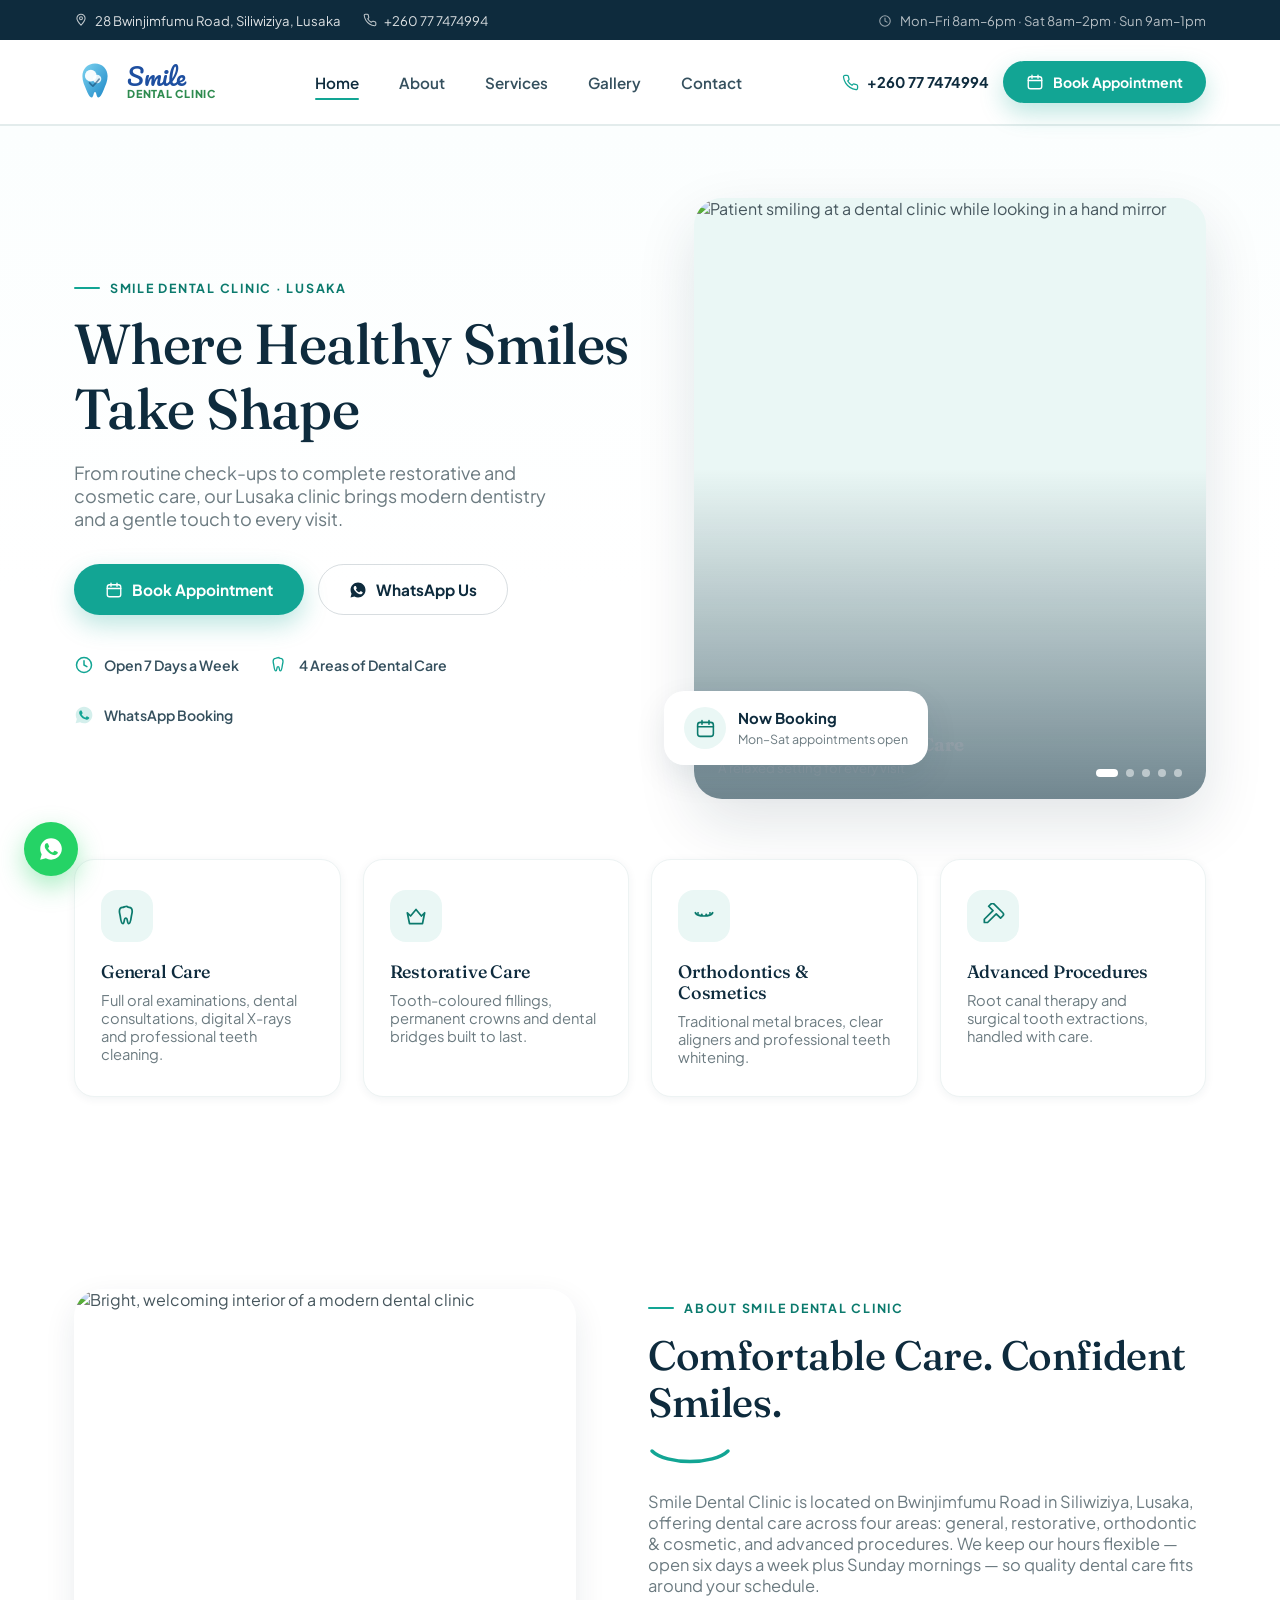
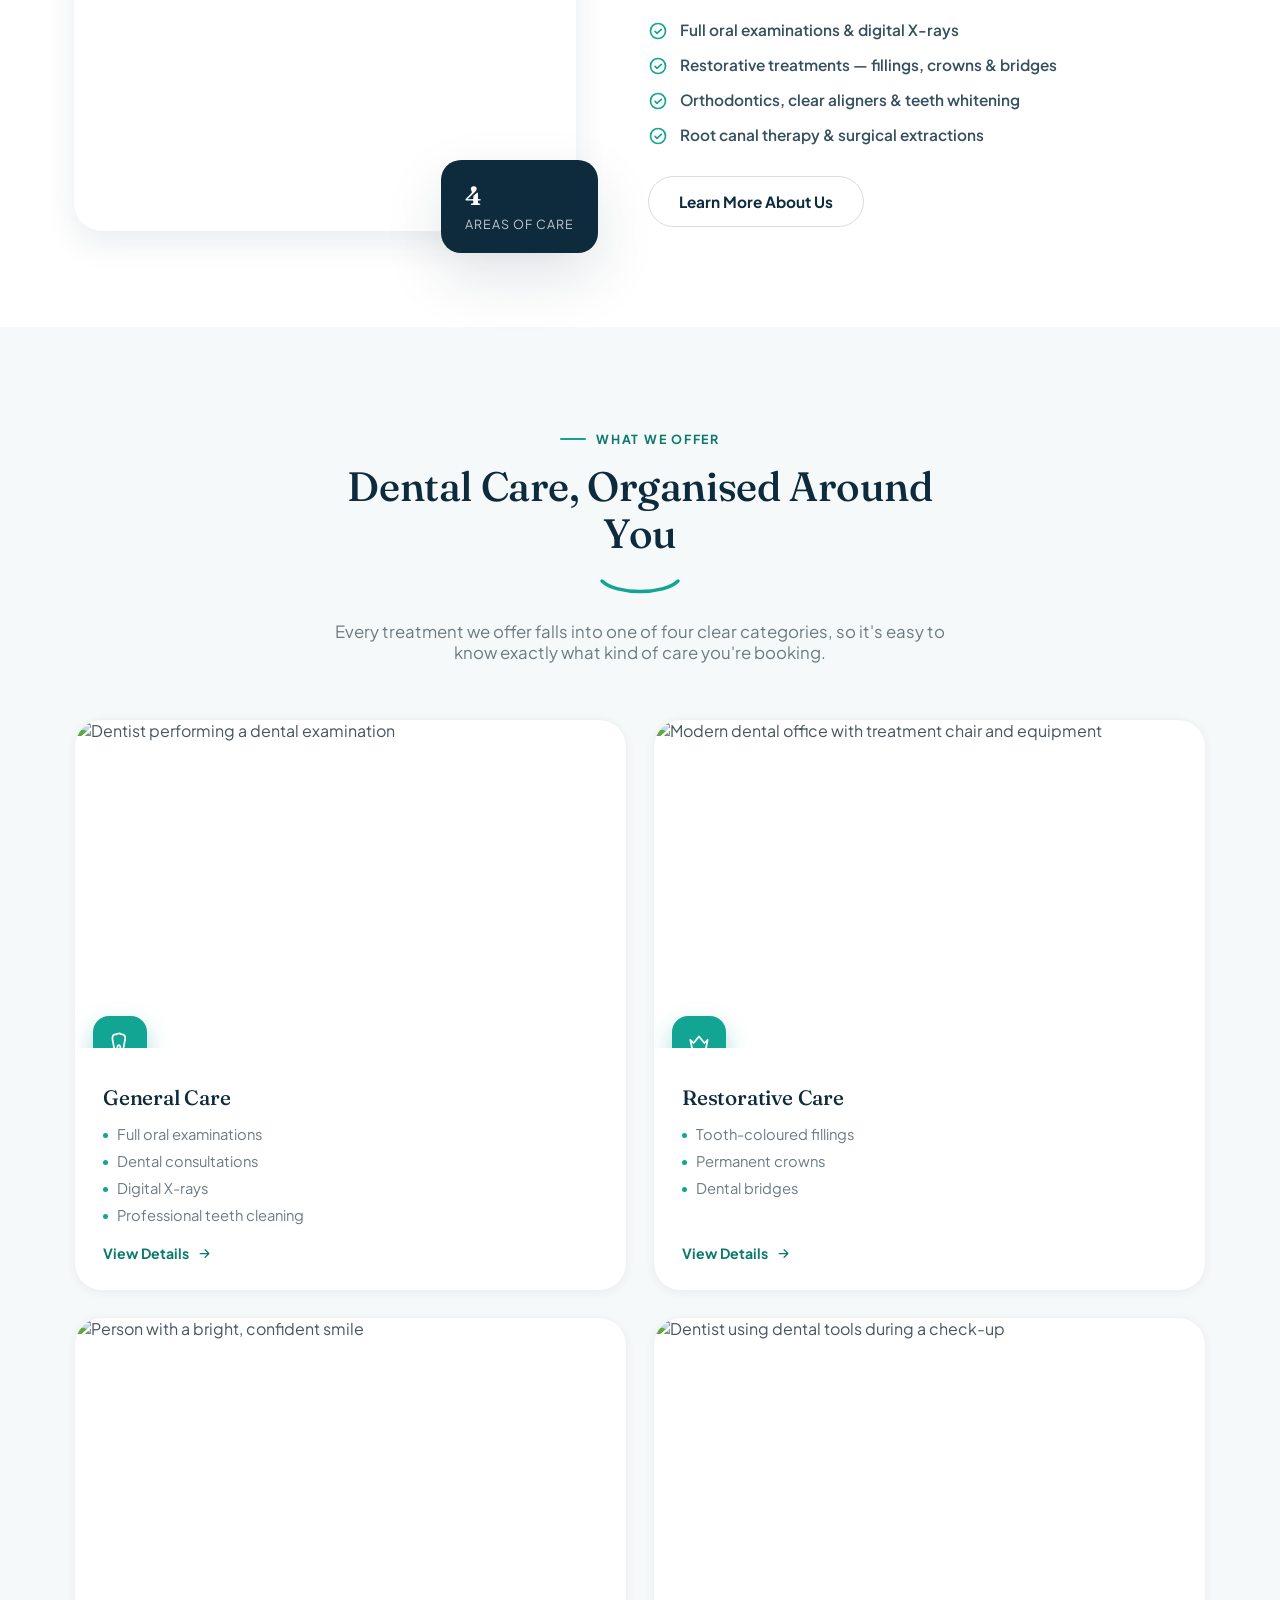
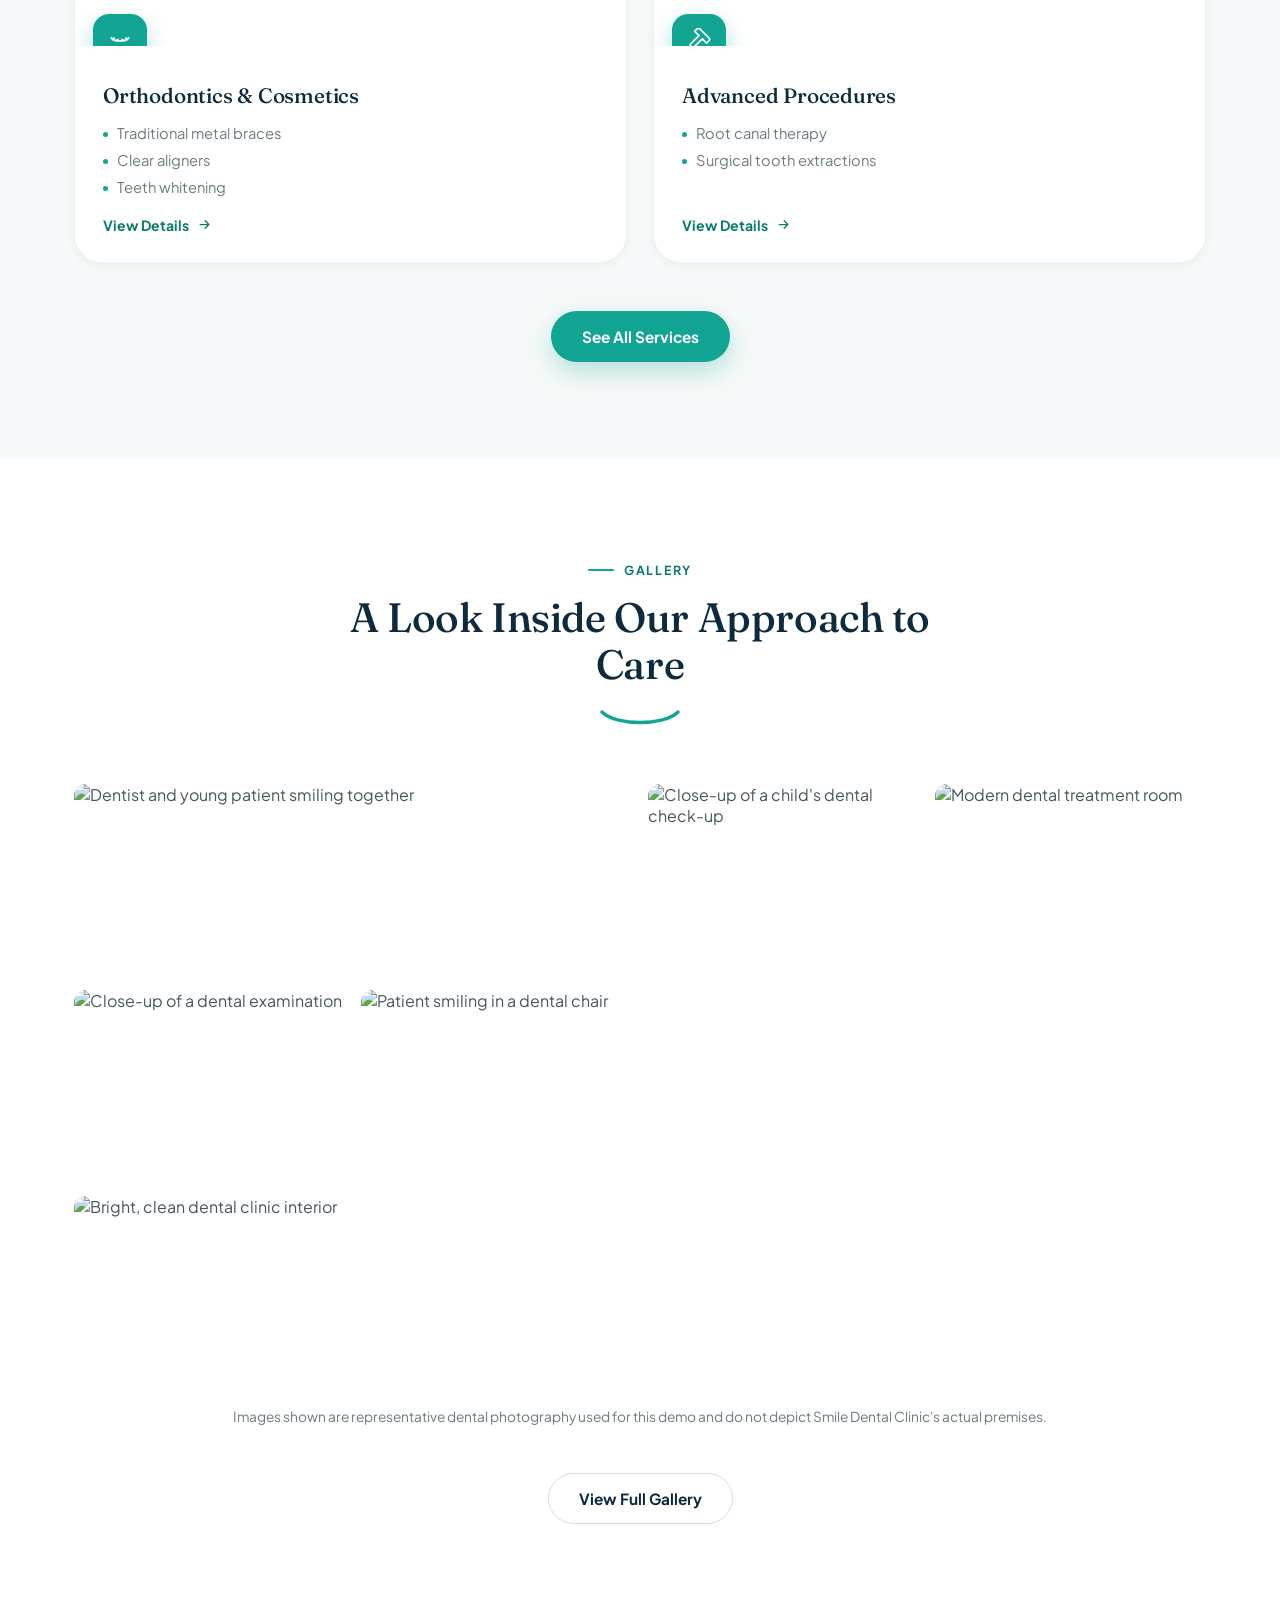
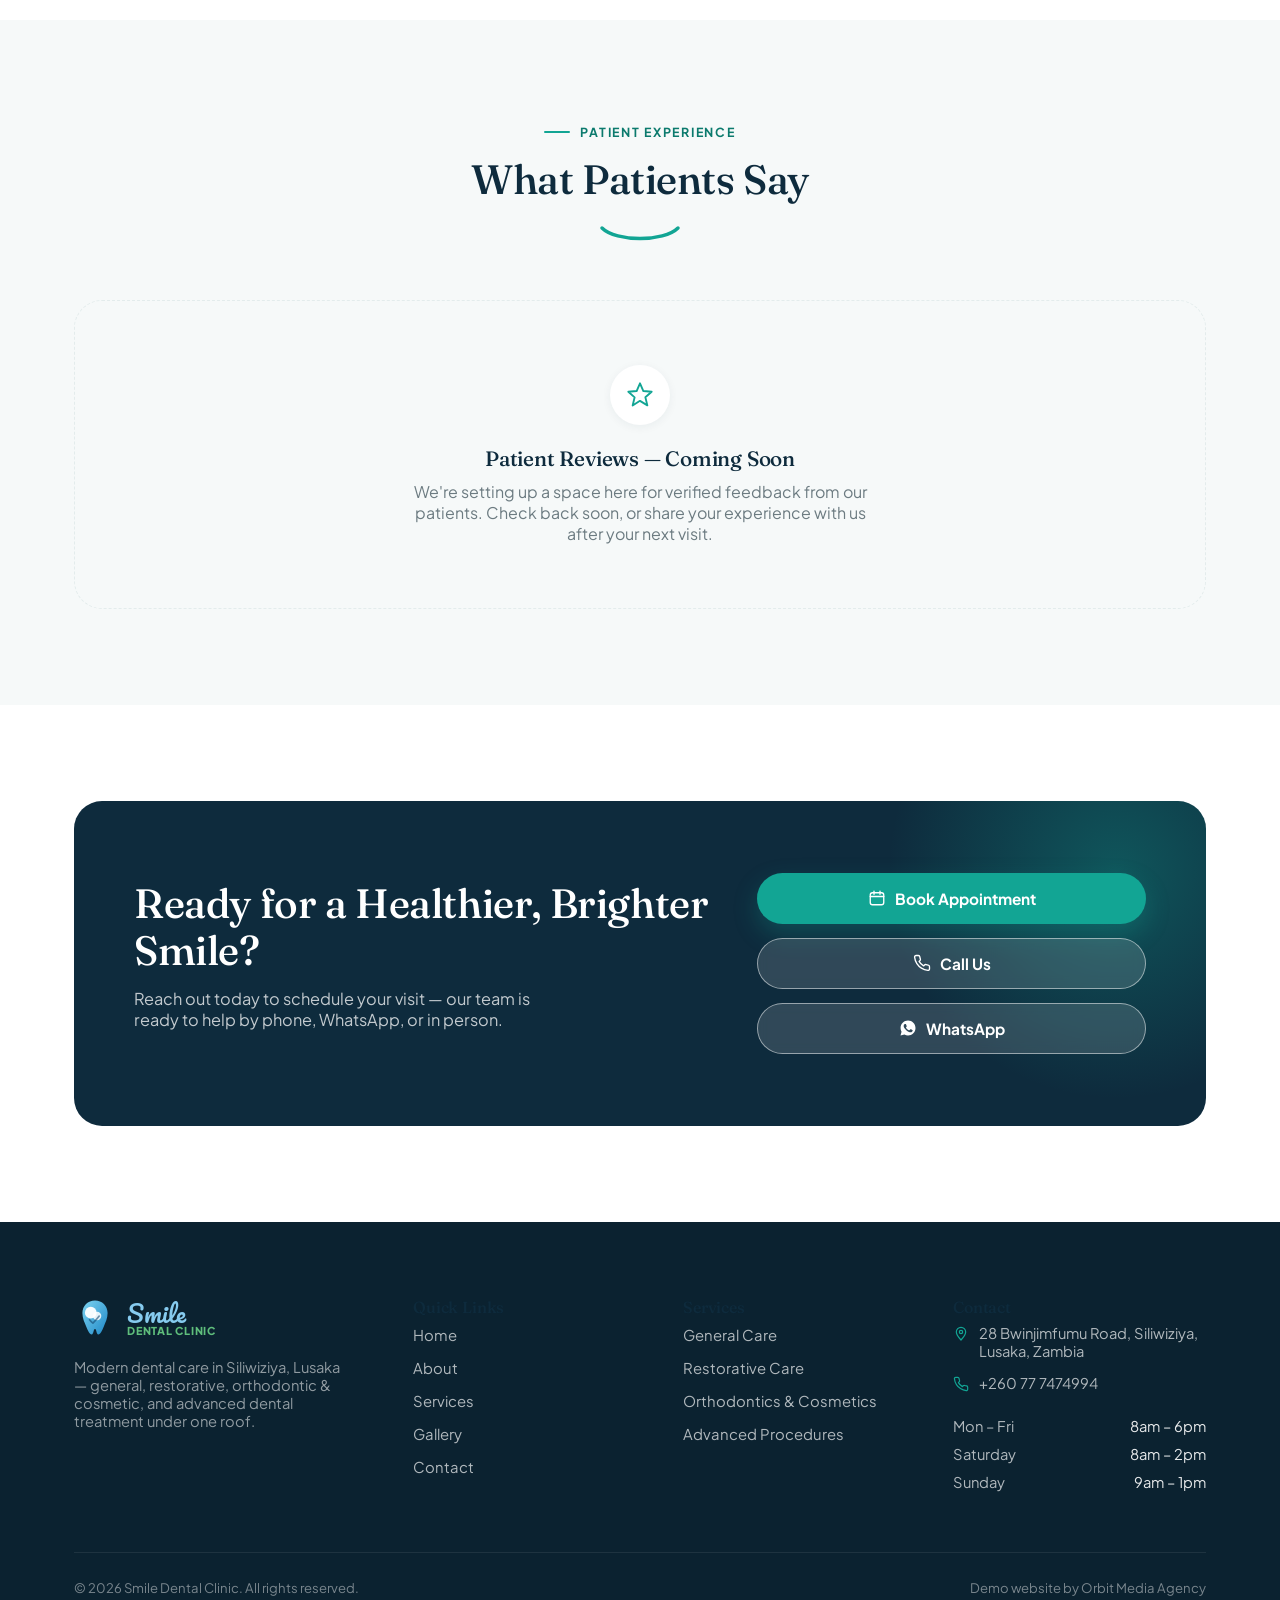
==== index.html @ 791ea40b "Add files via upload" ====
<!DOCTYPE html>
<html lang="en">
<head>
<meta charset="UTF-8">
<meta name="viewport" content="width=device-width, initial-scale=1.0">
<title>Smile Dental Clinic | Modern Dental Care in Lusaka, Zambia</title>
<meta name="description" content="Smile Dental Clinic in Siliwiziya, Lusaka offers general, restorative, orthodontic and advanced dental care. Book your appointment by phone or WhatsApp.">
<link rel="preconnect" href="https://fonts.googleapis.com">
<link rel="preconnect" href="https://fonts.gstatic.com" crossorigin>
<link href="https://fonts.googleapis.com/css2?family=Fraunces:opsz,wght@9..144,400;9..144,500;9..144,600&family=Pacifico&family=Plus+Jakarta+Sans:wght@400;500;600;700;800&display=swap" rel="stylesheet">
<link rel="stylesheet" href="css/style.css">
</head>
<body>

<!-- ============================= PRELOADER ============================= -->
<div id="preloader">
  <div class="preloader-inner">
    <div class="preloader-mark">
      <svg viewBox="0 0 100 100">
        <defs><linearGradient id="toothGradPre" x1="0%" y1="0%" x2="100%" y2="100%"><stop offset="0%" stop-color="#7DD3F0"/><stop offset="100%" stop-color="#1E88C7"/></linearGradient></defs>
        <path d="M50 6C33 6 20 19 20 36c0 13 5 22 9 32 4 10 8 19 13 19 5 0 4-13 8-13s3 13 8 13c5 0 9-9 13-19 4-10 9-19 9-32C80 19 67 6 50 6Z" fill="url(#toothGradPre)"/>
        <circle cx="40" cy="35" r="14" fill="#fff" opacity=".95"/>
        <circle cx="55" cy="43" r="10" fill="#fff" opacity=".85"/>
        <path class="preloader-arc" pathLength="1" d="M37 52c4 5 8 8 8 8s9-9 15-17"/>
      </svg>
    </div>
    <div class="preloader-word">
      <div class="logo-text is-centered">
        <span class="logo-script">Smile</span>
        <span class="logo-sub">Dental Clinic</span>
      </div>
    </div>
    <div class="preloader-tag">Comfortable Care, Confident Smiles</div>
    <div class="preloader-bar"></div>
  </div>
</div>

<!-- =============================== TOPBAR =============================== -->
<div class="topbar">
  <div class="container">
    <div class="topbar-left">
      <a href="https://www.google.com/maps?q=28+Bwinjimfumu+Road,+Siliwiziya,+Lusaka,+Zambia" target="_blank" rel="noopener">
        <svg viewBox="0 0 24 24" fill="none" stroke="currentColor" stroke-width="1.8" stroke-linecap="round" stroke-linejoin="round"><path d="M12 21s7-7.58 7-12A7 7 0 0 0 5 9c0 4.42 7 12 7 12Z"/><circle cx="12" cy="9" r="2.5"/></svg>
        28 Bwinjimfumu Road, Siliwiziya, Lusaka
      </a>
      <a href="tel:+260777474994">
        <svg viewBox="0 0 24 24" fill="none" stroke="currentColor" stroke-width="1.8" stroke-linecap="round" stroke-linejoin="round"><path d="M22 16.92v3a2 2 0 0 1-2.18 2 19.79 19.79 0 0 1-8.63-3.07 19.5 19.5 0 0 1-6-6 19.79 19.79 0 0 1-3.07-8.67A2 2 0 0 1 4.11 2h3a2 2 0 0 1 2 1.72c.127.96.362 1.903.7 2.81a2 2 0 0 1-.45 2.11L8.09 9.91a16 16 0 0 0 6 6l1.27-1.27a2 2 0 0 1 2.11-.45c.907.338 1.85.573 2.81.7A2 2 0 0 1 22 16.92Z"/></svg>
        +260 77 7474994
      </a>
    </div>
    <div class="topbar-right">
      <span class="topbar-hours">
        <svg viewBox="0 0 24 24" fill="none" stroke="currentColor" stroke-width="1.8" stroke-linecap="round" stroke-linejoin="round" style="width:14px;height:14px;vertical-align:-2px;margin-right:6px;opacity:.85"><circle cx="12" cy="12" r="9"/><path d="M12 7v5l3.5 2"/></svg>
        Mon–Fri 8am–6pm · Sat 8am–2pm · Sun 9am–1pm
      </span>
    </div>
  </div>
</div>

<!-- ================================ NAV ================================ -->
<div class="nav-wrap">
  <div class="container nav">
    <a href="index.html" class="logo">
      <span class="logo-mark">
        <svg viewBox="0 0 100 100">
          <defs><linearGradient id="toothGradNav" x1="0%" y1="0%" x2="100%" y2="100%"><stop offset="0%" stop-color="#7DD3F0"/><stop offset="100%" stop-color="#1E88C7"/></linearGradient></defs>
          <path d="M50 6C33 6 20 19 20 36c0 13 5 22 9 32 4 10 8 19 13 19 5 0 4-13 8-13s3 13 8 13c5 0 9-9 13-19 4-10 9-19 9-32C80 19 67 6 50 6Z" fill="url(#toothGradNav)"/>
          <circle cx="40" cy="35" r="14" fill="#fff" opacity=".95"/>
          <circle cx="55" cy="43" r="10" fill="#fff" opacity=".85"/>
          <path d="M37 52c4 5 8 8 8 8s9-9 15-17" stroke="#0B3D66" stroke-width="4" fill="none" stroke-linecap="round" stroke-linejoin="round" opacity=".55"/>
        </svg>
      </span>
      <span class="logo-text">
        <span class="logo-script">Smile</span>
        <span class="logo-sub">Dental Clinic</span>
      </span>
    </a>

    <nav class="nav-links">
      <a href="index.html" class="is-active">Home</a>
      <a href="about.html">About</a>
      <a href="services.html">Services</a>
      <a href="gallery.html">Gallery</a>
      <a href="contact.html">Contact</a>
    </nav>

    <div class="nav-actions">
      <a class="nav-call" href="tel:+260777474994">
        <svg viewBox="0 0 24 24" fill="none" stroke="currentColor" stroke-width="1.8" stroke-linecap="round" stroke-linejoin="round"><path d="M22 16.92v3a2 2 0 0 1-2.18 2 19.79 19.79 0 0 1-8.63-3.07 19.5 19.5 0 0 1-6-6 19.79 19.79 0 0 1-3.07-8.67A2 2 0 0 1 4.11 2h3a2 2 0 0 1 2 1.72c.127.96.362 1.903.7 2.81a2 2 0 0 1-.45 2.11L8.09 9.91a16 16 0 0 0 6 6l1.27-1.27a2 2 0 0 1 2.11-.45c.907.338 1.85.573 2.81.7A2 2 0 0 1 22 16.92Z"/></svg>
        +260 77 7474994
      </a>
      <a href="contact.html" class="btn btn-primary btn-sm">
        <svg viewBox="0 0 24 24" fill="none" stroke="currentColor" stroke-width="1.8" stroke-linecap="round" stroke-linejoin="round"><rect x="3" y="5" width="18" height="16" rx="3"/><path d="M16 3v4M8 3v4M3 10h18"/></svg>
        Book Appointment
      </a>
      <button class="hamburger" aria-label="Open menu" aria-expanded="false">
        <span></span><span></span><span></span>
      </button>
    </div>
  </div>

  <div class="mobile-menu">
    <div class="mobile-menu-inner">
      <a href="index.html" class="is-active">Home</a>
      <a href="about.html">About</a>
      <a href="services.html">Services</a>
      <a href="gallery.html">Gallery</a>
      <a href="contact.html">Contact</a>
      <a href="contact.html" class="btn btn-primary btn-block">Book Appointment</a>
      <div class="mobile-contact">
        <a href="tel:+260777474994">
          <svg viewBox="0 0 24 24" fill="none" stroke="currentColor" stroke-width="1.8" stroke-linecap="round" stroke-linejoin="round"><path d="M22 16.92v3a2 2 0 0 1-2.18 2 19.79 19.79 0 0 1-8.63-3.07 19.5 19.5 0 0 1-6-6 19.79 19.79 0 0 1-3.07-8.67A2 2 0 0 1 4.11 2h3a2 2 0 0 1 2 1.72c.127.96.362 1.903.7 2.81a2 2 0 0 1-.45 2.11L8.09 9.91a16 16 0 0 0 6 6l1.27-1.27a2 2 0 0 1 2.11-.45c.907.338 1.85.573 2.81.7A2 2 0 0 1 22 16.92Z"/></svg>
          +260 77 7474994
        </a>
        <span>Mon–Fri 8am–6pm · Sat 8am–2pm · Sun 9am–1pm</span>
      </div>
    </div>
  </div>
</div>

<!-- =============================== HERO ================================ -->
<header class="hero">
  <div class="container hero-grid">
    <div class="hero-copy reveal is-visible">
      <div class="eyebrow">Smile Dental Clinic · Lusaka</div>
      <h1>Where Healthy Smiles Take Shape</h1>
      <p class="lede">From routine check-ups to complete restorative and cosmetic care, our Lusaka clinic brings modern dentistry and a gentle touch to every visit.</p>
      <div class="hero-actions">
        <a href="contact.html" class="btn btn-primary">
          <svg viewBox="0 0 24 24" fill="none" stroke="currentColor" stroke-width="1.8" stroke-linecap="round" stroke-linejoin="round"><rect x="3" y="5" width="18" height="16" rx="3"/><path d="M16 3v4M8 3v4M3 10h18"/></svg>
          Book Appointment
        </a>
        <a href="https://wa.me/260777474994?text=Hi%2C%20I%27d%20like%20to%20book%20an%20appointment%20at%20Smile%20Dental%20Clinic" target="_blank" rel="noopener" class="btn btn-outline">
          <svg viewBox="0 0 24 24" fill="currentColor"><path d="M12.04 2c-5.5 0-9.96 4.46-9.96 9.96 0 1.76.46 3.44 1.32 4.94L2 22l5.25-1.38a9.9 9.9 0 0 0 4.79 1.22h.01c5.5 0 9.96-4.46 9.96-9.96S17.54 2 12.04 2Zm5.82 14.24c-.24.68-1.4 1.3-1.93 1.36-.5.06-1.03.26-3.5-.73-2.96-1.19-4.86-4.2-5-4.4-.15-.2-1.2-1.6-1.2-3.05 0-1.45.76-2.16 1.03-2.46.27-.3.6-.37.8-.37.2 0 .4 0 .58.01.19.01.44-.07.68.53.25.6.85 2.08.92 2.23.07.15.12.33.02.53-.1.2-.15.32-.3.5-.15.18-.31.4-.44.53-.15.15-.3.31-.13.6.17.3.76 1.26 1.63 2.04 1.12 1 2.06 1.31 2.36 1.46.3.15.47.13.65-.08.18-.2.75-.87.95-1.17.2-.3.4-.24.66-.15.27.1 1.72.81 2.02.96.3.15.5.22.57.35.07.13.07.75-.17 1.43Z"/></svg>
          WhatsApp Us
        </a>
      </div>
      <div class="hero-trust">
        <div class="hero-trust-item">
          <svg viewBox="0 0 24 24" fill="none" stroke="currentColor" stroke-width="1.8" stroke-linecap="round" stroke-linejoin="round"><circle cx="12" cy="12" r="9"/><path d="M12 7v5l3.5 2"/></svg>
          <span>Open 7 Days a Week</span>
        </div>
        <div class="hero-trust-item">
          <svg viewBox="0 0 24 24" fill="none" stroke="currentColor" stroke-width="1.6" stroke-linecap="round" stroke-linejoin="round"><path d="M12 3c-2 0-2.7 1-4 1-1.8 0-3 1.6-3 3.6 0 2 .6 3 .9 5.4.3 2.4.9 6 2.4 6 1.3 0 1-4 1.7-4.6.5-.4 1.3-.4 1.8 0 .7.6.4 4.6 1.7 4.6 1.5 0 2.1-3.6 2.4-6 .3-2.4.9-3.4.9-5.4C16.8 5.6 15.6 4 13.8 4c-1.3 0-2-1-1.8-1Z"/></svg>
          <span>4 Areas of Dental Care</span>
        </div>
        <div class="hero-trust-item">
          <svg viewBox="0 0 24 24" fill="currentColor"><path d="M12.04 2c-5.5 0-9.96 4.46-9.96 9.96 0 1.76.46 3.44 1.32 4.94L2 22l5.25-1.38a9.9 9.9 0 0 0 4.79 1.22h.01c5.5 0 9.96-4.46 9.96-9.96S17.54 2 12.04 2Z" opacity=".18"/><path d="M17.86 16.24c-.24.68-1.4 1.3-1.93 1.36-.5.06-1.03.26-3.5-.73-2.96-1.19-4.86-4.2-5-4.4-.15-.2-1.2-1.6-1.2-3.05 0-1.45.76-2.16 1.03-2.46.27-.3.6-.37.8-.37.2 0 .4 0 .58.01.19.01.44-.07.68.53.25.6.85 2.08.92 2.23.07.15.12.33.02.53-.1.2-.15.32-.3.5-.15.18-.31.4-.44.53-.15.15-.3.31-.13.6.17.3.76 1.26 1.63 2.04 1.12 1 2.06 1.31 2.36 1.46.3.15.47.13.65-.08.18-.2.75-.87.95-1.17.2-.3.4-.24.66-.15.27.1 1.72.81 2.02.96.3.15.5.22.57.35.07.13.07.75-.17 1.43Z"/></svg>
          <span>WhatsApp Booking</span>
        </div>
      </div>
    </div>

    <div class="hero-visual reveal is-visible">
      <div class="slideshow">
        <div class="slide is-active">
          <img src="https://images.pexels.com/photos/6627574/pexels-photo-6627574.jpeg?auto=compress&cs=tinysrgb&w=1400" alt="Patient smiling at a dental clinic while looking in a hand mirror">
          <div class="slide-caption"><strong>Comfortable, Modern Care</strong><span>A relaxed setting for every visit</span></div>
        </div>
        <div class="slide">
          <img src="https://images.pexels.com/photos/3779713/pexels-photo-3779713.jpeg?auto=compress&cs=tinysrgb&w=1400" alt="Dentist providing careful dental treatment to a patient">
          <div class="slide-caption"><strong>Gentle, Attentive Treatment</strong><span>Careful, unhurried dental care</span></div>
        </div>
        <div class="slide">
          <img src="https://images.pexels.com/photos/30902075/pexels-photo-30902075.jpeg?auto=compress&cs=tinysrgb&w=1400" alt="Bright, modern dental office with clean equipment">
          <div class="slide-caption"><strong>A Clinic Designed Around You</strong><span>Clean, modern treatment rooms</span></div>
        </div>
        <div class="slide">
          <img src="https://images.pexels.com/photos/16152597/pexels-photo-16152597.jpeg?auto=compress&cs=tinysrgb&w=1400" alt="Portrait of a person smiling confidently">
          <div class="slide-caption"><strong>Confident Smiles</strong><span>The result we work toward together</span></div>
        </div>
        <div class="slide">
          <img src="https://images.pexels.com/photos/6812453/pexels-photo-6812453.jpeg?auto=compress&cs=tinysrgb&w=1400" alt="Dental equipment in a minimalist, modern treatment room">
          <div class="slide-caption"><strong>Advanced Dental Technology</strong><span>Modern tools for precise care</span></div>
        </div>

        <div class="slide-dots"></div>
        <div class="slide-arrows">
          <button class="slide-prev" aria-label="Previous slide"><svg viewBox="0 0 24 24" fill="none" stroke="currentColor" stroke-width="2" stroke-linecap="round" stroke-linejoin="round"><path d="M15 18l-6-6 6-6"/></svg></button>
          <button class="slide-next" aria-label="Next slide"><svg viewBox="0 0 24 24" fill="none" stroke="currentColor" stroke-width="2" stroke-linecap="round" stroke-linejoin="round"><path d="M9 18l6-6-6-6"/></svg></button>
        </div>
      </div>
      <div class="hero-float-card">
        <div class="icon">
          <svg viewBox="0 0 24 24" fill="none" stroke="currentColor" stroke-width="1.8" stroke-linecap="round" stroke-linejoin="round"><rect x="3" y="5" width="18" height="16" rx="3"/><path d="M16 3v4M8 3v4M3 10h18"/></svg>
        </div>
        <div>
          <strong>Now Booking</strong>
          <span>Mon–Sat appointments open</span>
        </div>
      </div>
    </div>
  </div>
</header>

<!-- =========================== QUICK HIGHLIGHTS ========================= -->
<section class="highlights">
  <div class="container highlights-grid reveal-stagger">
    <div class="highlight-card">
      <div class="highlight-icon">
        <svg viewBox="0 0 24 24" fill="none" stroke="currentColor" stroke-width="1.6" stroke-linecap="round" stroke-linejoin="round"><path d="M12 3c-2 0-2.7 1-4 1-1.8 0-3 1.6-3 3.6 0 2 .6 3 .9 5.4.3 2.4.9 6 2.4 6 1.3 0 1-4 1.7-4.6.5-.4 1.3-.4 1.8 0 .7.6.4 4.6 1.7 4.6 1.5 0 2.1-3.6 2.4-6 .3-2.4.9-3.4.9-5.4C16.8 5.6 15.6 4 13.8 4c-1.3 0-2-1-1.8-1Z"/></svg>
      </div>
      <h3>General Care</h3>
      <p>Full oral examinations, dental consultations, digital X-rays and professional teeth cleaning.</p>
    </div>
    <div class="highlight-card">
      <div class="highlight-icon">
        <svg viewBox="0 0 24 24" fill="none" stroke="currentColor" stroke-width="1.6" stroke-linecap="round" stroke-linejoin="round"><path d="M4 9l3 3 5-6 5 6 3-3-2 10H6L4 9Z"/></svg>
      </div>
      <h3>Restorative Care</h3>
      <p>Tooth-coloured fillings, permanent crowns and dental bridges built to last.</p>
    </div>
    <div class="highlight-card">
      <div class="highlight-icon">
        <svg viewBox="0 0 24 24" fill="none" stroke="currentColor" stroke-width="1.6" stroke-linecap="round" stroke-linejoin="round"><path d="M4 9c2 4 14 4 16 0"/><circle cx="6.5" cy="9.3" r=".9" fill="currentColor" stroke="none"/><circle cx="10" cy="10.6" r=".9" fill="currentColor" stroke="none"/><circle cx="14" cy="10.6" r=".9" fill="currentColor" stroke="none"/><circle cx="17.5" cy="9.3" r=".9" fill="currentColor" stroke="none"/></svg>
      </div>
      <h3>Orthodontics &amp; Cosmetics</h3>
      <p>Traditional metal braces, clear aligners and professional teeth whitening.</p>
    </div>
    <div class="highlight-card">
      <div class="highlight-icon">
        <svg viewBox="0 0 24 24" fill="none" stroke="currentColor" stroke-width="1.6" stroke-linecap="round" stroke-linejoin="round"><path d="M8 3l4 4-8 8v3h3l8-8 4 4 2-2c1-1 1-2 0-3L13 1c-1-1-2-1-3 0L8 3Z"/></svg>
      </div>
      <h3>Advanced Procedures</h3>
      <p>Root canal therapy and surgical tooth extractions, handled with care.</p>
    </div>
  </div>
</section>

<!-- ================================ ABOUT =============================== -->
<section class="section">
  <div class="container split reveal">
    <div class="split-media">
      <img src="https://images.pexels.com/photos/305568/pexels-photo-305568.jpeg?auto=compress&cs=tinysrgb&w=1100" alt="Bright, welcoming interior of a modern dental clinic">
      <div class="split-media-tag">
        <strong>4</strong>
        <span>Areas of Care</span>
      </div>
    </div>
    <div class="split-body">
      <div class="eyebrow">About Smile Dental Clinic</div>
      <h2>Comfortable Care. Confident Smiles.</h2>
      <span class="smile-arc"><svg viewBox="0 0 84 20"><path pathLength="1" d="M4 4c14 14 62 14 76 0"/></svg></span>
      <p style="margin-top:24px">Smile Dental Clinic is located on Bwinjimfumu Road in Siliwiziya, Lusaka, offering dental care across four areas: general, restorative, orthodontic &amp; cosmetic, and advanced procedures. We keep our hours flexible — open six days a week plus Sunday mornings — so quality dental care fits around your schedule.</p>
      <ul class="check-list">
        <li>
          <svg viewBox="0 0 24 24" fill="none" stroke="currentColor" stroke-width="2" stroke-linecap="round" stroke-linejoin="round"><circle cx="12" cy="12" r="9"/><path d="m8.5 12.5 2.3 2.3L16 10"/></svg>
          Full oral examinations &amp; digital X-rays
        </li>
        <li>
          <svg viewBox="0 0 24 24" fill="none" stroke="currentColor" stroke-width="2" stroke-linecap="round" stroke-linejoin="round"><circle cx="12" cy="12" r="9"/><path d="m8.5 12.5 2.3 2.3L16 10"/></svg>
          Restorative treatments — fillings, crowns &amp; bridges
        </li>
        <li>
          <svg viewBox="0 0 24 24" fill="none" stroke="currentColor" stroke-width="2" stroke-linecap="round" stroke-linejoin="round"><circle cx="12" cy="12" r="9"/><path d="m8.5 12.5 2.3 2.3L16 10"/></svg>
          Orthodontics, clear aligners &amp; teeth whitening
        </li>
        <li>
          <svg viewBox="0 0 24 24" fill="none" stroke="currentColor" stroke-width="2" stroke-linecap="round" stroke-linejoin="round"><circle cx="12" cy="12" r="9"/><path d="m8.5 12.5 2.3 2.3L16 10"/></svg>
          Root canal therapy &amp; surgical extractions
        </li>
      </ul>
      <a href="about.html" class="btn btn-outline">Learn More About Us</a>
    </div>
  </div>
</section>

<!-- =============================== SERVICES ============================= -->
<section class="section section--mist">
  <div class="container">
    <div class="section-head center reveal">
      <div class="eyebrow" style="justify-content:center">What We Offer</div>
      <h2>Dental Care, Organised Around You</h2>
      <span class="smile-arc smile-arc--center"><svg viewBox="0 0 84 20"><path pathLength="1" d="M4 4c14 14 62 14 76 0"/></svg></span>
      <p style="margin-top:24px">Every treatment we offer falls into one of four clear categories, so it's easy to know exactly what kind of care you're booking.</p>
    </div>

    <div class="services-grid reveal-stagger">
      <article class="service-card">
        <div class="service-media">
          <img src="https://images.pexels.com/photos/12148417/pexels-photo-12148417.jpeg?auto=compress&cs=tinysrgb&w=1100" alt="Dentist performing a dental examination">
          <div class="service-media-icon">
            <svg viewBox="0 0 24 24" fill="none" stroke="currentColor" stroke-width="1.6" stroke-linecap="round" stroke-linejoin="round"><path d="M12 3c-2 0-2.7 1-4 1-1.8 0-3 1.6-3 3.6 0 2 .6 3 .9 5.4.3 2.4.9 6 2.4 6 1.3 0 1-4 1.7-4.6.5-.4 1.3-.4 1.8 0 .7.6.4 4.6 1.7 4.6 1.5 0 2.1-3.6 2.4-6 .3-2.4.9-3.4.9-5.4C16.8 5.6 15.6 4 13.8 4c-1.3 0-2-1-1.8-1Z"/></svg>
          </div>
        </div>
        <div class="service-body">
          <h3>General Care</h3>
          <ul class="service-list">
            <li>Full oral examinations</li>
            <li>Dental consultations</li>
            <li>Digital X-rays</li>
            <li>Professional teeth cleaning</li>
          </ul>
          <a href="services.html#general-care" class="service-more">View Details <svg viewBox="0 0 24 24" fill="none" stroke="currentColor" stroke-width="2" stroke-linecap="round" stroke-linejoin="round"><path d="M5 12h14M13 6l6 6-6 6"/></svg></a>
        </div>
      </article>

      <article class="service-card">
        <div class="service-media">
          <img src="https://images.pexels.com/photos/35438269/pexels-photo-35438269.jpeg?auto=compress&cs=tinysrgb&w=1100" alt="Modern dental office with treatment chair and equipment">
          <div class="service-media-icon">
            <svg viewBox="0 0 24 24" fill="none" stroke="currentColor" stroke-width="1.6" stroke-linecap="round" stroke-linejoin="round"><path d="M4 9l3 3 5-6 5 6 3-3-2 10H6L4 9Z"/></svg>
          </div>
        </div>
        <div class="service-body">
          <h3>Restorative Care</h3>
          <ul class="service-list">
            <li>Tooth-coloured fillings</li>
            <li>Permanent crowns</li>
            <li>Dental bridges</li>
          </ul>
          <a href="services.html#restorative-care" class="service-more">View Details <svg viewBox="0 0 24 24" fill="none" stroke="currentColor" stroke-width="2" stroke-linecap="round" stroke-linejoin="round"><path d="M5 12h14M13 6l6 6-6 6"/></svg></a>
        </div>
      </article>

      <article class="service-card">
        <div class="service-media">
          <img src="https://images.pexels.com/photos/20130737/pexels-photo-20130737.jpeg?auto=compress&cs=tinysrgb&w=1100" alt="Person with a bright, confident smile">
          <div class="service-media-icon">
            <svg viewBox="0 0 24 24" fill="none" stroke="currentColor" stroke-width="1.6" stroke-linecap="round" stroke-linejoin="round"><path d="M4 9c2 4 14 4 16 0"/><circle cx="6.5" cy="9.3" r=".9" fill="currentColor" stroke="none"/><circle cx="10" cy="10.6" r=".9" fill="currentColor" stroke="none"/><circle cx="14" cy="10.6" r=".9" fill="currentColor" stroke="none"/><circle cx="17.5" cy="9.3" r=".9" fill="currentColor" stroke="none"/></svg>
          </div>
        </div>
        <div class="service-body">
          <h3>Orthodontics &amp; Cosmetics</h3>
          <ul class="service-list">
            <li>Traditional metal braces</li>
            <li>Clear aligners</li>
            <li>Teeth whitening</li>
          </ul>
          <a href="services.html#orthodontics-cosmetics" class="service-more">View Details <svg viewBox="0 0 24 24" fill="none" stroke="currentColor" stroke-width="2" stroke-linecap="round" stroke-linejoin="round"><path d="M5 12h14M13 6l6 6-6 6"/></svg></a>
        </div>
      </article>

      <article class="service-card">
        <div class="service-media">
          <img src="https://images.pexels.com/photos/3845737/pexels-photo-3845737.jpeg?auto=compress&cs=tinysrgb&w=1100" alt="Dentist using dental tools during a check-up">
          <div class="service-media-icon">
            <svg viewBox="0 0 24 24" fill="none" stroke="currentColor" stroke-width="1.6" stroke-linecap="round" stroke-linejoin="round"><path d="M8 3l4 4-8 8v3h3l8-8 4 4 2-2c1-1 1-2 0-3L13 1c-1-1-2-1-3 0L8 3Z"/></svg>
          </div>
        </div>
        <div class="service-body">
          <h3>Advanced Procedures</h3>
          <ul class="service-list">
            <li>Root canal therapy</li>
            <li>Surgical tooth extractions</li>
          </ul>
          <a href="services.html#advanced-procedures" class="service-more">View Details <svg viewBox="0 0 24 24" fill="none" stroke="currentColor" stroke-width="2" stroke-linecap="round" stroke-linejoin="round"><path d="M5 12h14M13 6l6 6-6 6"/></svg></a>
        </div>
      </article>
    </div>

    <div class="section-cta-row">
      <a href="services.html" class="btn btn-primary">See All Services</a>
    </div>
  </div>
</section>

<!-- =============================== GALLERY ============================== -->
<section class="section">
  <div class="container">
    <div class="section-head center reveal">
      <div class="eyebrow" style="justify-content:center">Gallery</div>
      <h2>A Look Inside Our Approach to Care</h2>
      <span class="smile-arc smile-arc--center"><svg viewBox="0 0 84 20"><path pathLength="1" d="M4 4c14 14 62 14 76 0"/></svg></span>
    </div>

    <div class="gallery-grid reveal-stagger">
      <div class="gallery-item wide"><img src="https://images.pexels.com/photos/12917374/pexels-photo-12917374.jpeg?auto=compress&cs=tinysrgb&w=900" alt="Dentist and young patient smiling together" data-full="https://images.pexels.com/photos/12917374/pexels-photo-12917374.jpeg?auto=compress&cs=tinysrgb&w=1600"><span class="gallery-caption">Patient Care</span></div>
      <div class="gallery-item"><img src="https://images.pexels.com/photos/6502542/pexels-photo-6502542.jpeg?auto=compress&cs=tinysrgb&w=900" alt="Close-up of a child's dental check-up" data-full="https://images.pexels.com/photos/6502542/pexels-photo-6502542.jpeg?auto=compress&cs=tinysrgb&w=1600"><span class="gallery-caption">Dental Check-ups</span></div>
      <div class="gallery-item tall"><img src="https://images.pexels.com/photos/30902075/pexels-photo-30902075.jpeg?auto=compress&cs=tinysrgb&w=900" alt="Modern dental treatment room" data-full="https://images.pexels.com/photos/30902075/pexels-photo-30902075.jpeg?auto=compress&cs=tinysrgb&w=1600"><span class="gallery-caption">Treatment Rooms</span></div>
      <div class="gallery-item"><img src="https://images.pexels.com/photos/6528858/pexels-photo-6528858.jpeg?auto=compress&cs=tinysrgb&w=900" alt="Close-up of a dental examination" data-full="https://images.pexels.com/photos/6528858/pexels-photo-6528858.jpeg?auto=compress&cs=tinysrgb&w=1600"><span class="gallery-caption">Careful Examination</span></div>
      <div class="gallery-item"><img src="https://images.pexels.com/photos/6627574/pexels-photo-6627574.jpeg?auto=compress&cs=tinysrgb&w=900" alt="Patient smiling in a dental chair" data-full="https://images.pexels.com/photos/6627574/pexels-photo-6627574.jpeg?auto=compress&cs=tinysrgb&w=1600"><span class="gallery-caption">Happy Patients</span></div>
      <div class="gallery-item wide"><img src="https://images.pexels.com/photos/305568/pexels-photo-305568.jpeg?auto=compress&cs=tinysrgb&w=900" alt="Bright, clean dental clinic interior" data-full="https://images.pexels.com/photos/305568/pexels-photo-305568.jpeg?auto=compress&cs=tinysrgb&w=1600"><span class="gallery-caption">Clinic Interior</span></div>
    </div>
    <p style="text-align:center;color:var(--text-soft);font-size:.86rem;margin-top:22px">Images shown are representative dental photography used for this demo and do not depict Smile Dental Clinic's actual premises.</p>

    <div class="section-cta-row">
      <a href="gallery.html" class="btn btn-outline">View Full Gallery</a>
    </div>
  </div>
</section>

<!-- ============================== REVIEWS =============================== -->
<section class="section section--mist">
  <div class="container">
    <div class="section-head center reveal">
      <div class="eyebrow" style="justify-content:center">Patient Experience</div>
      <h2>What Patients Say</h2>
      <span class="smile-arc smile-arc--center"><svg viewBox="0 0 84 20"><path pathLength="1" d="M4 4c14 14 62 14 76 0"/></svg></span>
    </div>
    <div class="reviews-panel reveal">
      <div class="icon">
        <svg viewBox="0 0 24 24" fill="none" stroke="currentColor" stroke-width="1.6" stroke-linecap="round" stroke-linejoin="round"><path d="M12 2l2.9 6.6 7.1.6-5.4 4.7 1.7 7-6.3-3.9L5.7 21l1.7-7L2 9.2l7.1-.6L12 2Z"/></svg>
      </div>
      <h3>Patient Reviews — Coming Soon</h3>
      <p>We're setting up a space here for verified feedback from our patients. Check back soon, or share your experience with us after your next visit.</p>
    </div>
  </div>
</section>

<!-- ================================= CTA ================================ -->
<section class="section">
  <div class="container">
    <div class="cta-band reveal">
      <div class="cta-copy">
        <h2>Ready for a Healthier, Brighter Smile?</h2>
        <p>Reach out today to schedule your visit — our team is ready to help by phone, WhatsApp, or in person.</p>
      </div>
      <div class="cta-actions">
        <a href="contact.html" class="btn btn-primary btn-block">
          <svg viewBox="0 0 24 24" fill="none" stroke="currentColor" stroke-width="1.8" stroke-linecap="round" stroke-linejoin="round"><rect x="3" y="5" width="18" height="16" rx="3"/><path d="M16 3v4M8 3v4M3 10h18"/></svg>
          Book Appointment
        </a>
        <a href="tel:+260777474994" class="btn btn-ghost-light btn-block">
          <svg viewBox="0 0 24 24" fill="none" stroke="currentColor" stroke-width="1.8" stroke-linecap="round" stroke-linejoin="round"><path d="M22 16.92v3a2 2 0 0 1-2.18 2 19.79 19.79 0 0 1-8.63-3.07 19.5 19.5 0 0 1-6-6 19.79 19.79 0 0 1-3.07-8.67A2 2 0 0 1 4.11 2h3a2 2 0 0 1 2 1.72c.127.96.362 1.903.7 2.81a2 2 0 0 1-.45 2.11L8.09 9.91a16 16 0 0 0 6 6l1.27-1.27a2 2 0 0 1 2.11-.45c.907.338 1.85.573 2.81.7A2 2 0 0 1 22 16.92Z"/></svg>
          Call Us
        </a>
        <a href="https://wa.me/260777474994?text=Hi%2C%20I%27d%20like%20to%20book%20an%20appointment%20at%20Smile%20Dental%20Clinic" target="_blank" rel="noopener" class="btn btn-ghost-light btn-block">
          <svg viewBox="0 0 24 24" fill="currentColor"><path d="M12.04 2c-5.5 0-9.96 4.46-9.96 9.96 0 1.76.46 3.44 1.32 4.94L2 22l5.25-1.38a9.9 9.9 0 0 0 4.79 1.22h.01c5.5 0 9.96-4.46 9.96-9.96S17.54 2 12.04 2Zm5.82 14.24c-.24.68-1.4 1.3-1.93 1.36-.5.06-1.03.26-3.5-.73-2.96-1.19-4.86-4.2-5-4.4-.15-.2-1.2-1.6-1.2-3.05 0-1.45.76-2.16 1.03-2.46.27-.3.6-.37.8-.37.2 0 .4 0 .58.01.19.01.44-.07.68.53.25.6.85 2.08.92 2.23.07.15.12.33.02.53-.1.2-.15.32-.3.5-.15.18-.31.4-.44.53-.15.15-.3.31-.13.6.17.3.76 1.26 1.63 2.04 1.12 1 2.06 1.31 2.36 1.46.3.15.47.13.65-.08.18-.2.75-.87.95-1.17.2-.3.4-.24.66-.15.27.1 1.72.81 2.02.96.3.15.5.22.57.35.07.13.07.75-.17 1.43Z"/></svg>
          WhatsApp
        </a>
      </div>
    </div>
  </div>
</section>

<!-- =============================== FOOTER ================================ -->
<footer>
  <div class="container">
    <div class="footer-grid">
      <div class="footer-brand">
        <a href="index.html" class="logo">
          <span class="logo-mark">
            <svg viewBox="0 0 100 100">
              <defs><linearGradient id="toothGradFooter" x1="0%" y1="0%" x2="100%" y2="100%"><stop offset="0%" stop-color="#7DD3F0"/><stop offset="100%" stop-color="#1E88C7"/></linearGradient></defs>
              <path d="M50 6C33 6 20 19 20 36c0 13 5 22 9 32 4 10 8 19 13 19 5 0 4-13 8-13s3 13 8 13c5 0 9-9 13-19 4-10 9-19 9-32C80 19 67 6 50 6Z" fill="url(#toothGradFooter)"/>
              <circle cx="40" cy="35" r="14" fill="#fff" opacity=".95"/>
              <circle cx="55" cy="43" r="10" fill="#fff" opacity=".85"/>
              <path d="M37 52c4 5 8 8 8 8s9-9 15-17" stroke="#0B3D66" stroke-width="4" fill="none" stroke-linecap="round" stroke-linejoin="round" opacity=".55"/>
            </svg>
          </span>
          <span class="logo-text">
            <span class="logo-script">Smile</span>
            <span class="logo-sub">Dental Clinic</span>
          </span>
        </a>
        <p>Modern dental care in Siliwiziya, Lusaka — general, restorative, orthodontic &amp; cosmetic, and advanced dental treatment under one roof.</p>
      </div>
      <div>
        <h4>Quick Links</h4>
        <ul class="footer-links">
          <li><a href="index.html">Home</a></li>
          <li><a href="about.html">About</a></li>
          <li><a href="services.html">Services</a></li>
          <li><a href="gallery.html">Gallery</a></li>
          <li><a href="contact.html">Contact</a></li>
        </ul>
      </div>
      <div>
        <h4>Services</h4>
        <ul class="footer-links">
          <li><a href="services.html#general-care">General Care</a></li>
          <li><a href="services.html#restorative-care">Restorative Care</a></li>
          <li><a href="services.html#orthodontics-cosmetics">Orthodontics &amp; Cosmetics</a></li>
          <li><a href="services.html#advanced-procedures">Advanced Procedures</a></li>
        </ul>
      </div>
      <div>
        <h4>Contact</h4>
        <ul class="footer-contact">
          <li>
            <svg viewBox="0 0 24 24" fill="none" stroke="currentColor" stroke-width="1.8" stroke-linecap="round" stroke-linejoin="round"><path d="M12 21s7-7.58 7-12A7 7 0 0 0 5 9c0 4.42 7 12 7 12Z"/><circle cx="12" cy="9" r="2.5"/></svg>
            28 Bwinjimfumu Road, Siliwiziya, Lusaka, Zambia
          </li>
          <li>
            <svg viewBox="0 0 24 24" fill="none" stroke="currentColor" stroke-width="1.8" stroke-linecap="round" stroke-linejoin="round"><path d="M22 16.92v3a2 2 0 0 1-2.18 2 19.79 19.79 0 0 1-8.63-3.07 19.5 19.5 0 0 1-6-6 19.79 19.79 0 0 1-3.07-8.67A2 2 0 0 1 4.11 2h3a2 2 0 0 1 2 1.72c.127.96.362 1.903.7 2.81a2 2 0 0 1-.45 2.11L8.09 9.91a16 16 0 0 0 6 6l1.27-1.27a2 2 0 0 1 2.11-.45c.907.338 1.85.573 2.81.7A2 2 0 0 1 22 16.92Z"/></svg>
            <a href="tel:+260777474994">+260 77 7474994</a>
          </li>
        </ul>
        <div class="footer-hours" style="margin-top:20px">
          <div><span>Mon – Fri</span><span>8am – 6pm</span></div>
          <div><span>Saturday</span><span>8am – 2pm</span></div>
          <div><span>Sunday</span><span>9am – 1pm</span></div>
        </div>
      </div>
    </div>
    <div class="footer-bottom">
      <span>&copy; 2026 Smile Dental Clinic. All rights reserved.</span>
      <span>Demo website by Orbit Media Agency</span>
    </div>
  </div>
</footer>

<a href="https://wa.me/260777474994?text=Hi%2C%20I%27d%20like%20to%20book%20an%20appointment%20at%20Smile%20Dental%20Clinic" target="_blank" rel="noopener" class="wa-float" aria-label="Chat on WhatsApp">
  <svg viewBox="0 0 24 24" fill="currentColor"><path d="M12.04 2c-5.5 0-9.96 4.46-9.96 9.96 0 1.76.46 3.44 1.32 4.94L2 22l5.25-1.38a9.9 9.9 0 0 0 4.79 1.22h.01c5.5 0 9.96-4.46 9.96-9.96S17.54 2 12.04 2Zm5.82 14.24c-.24.68-1.4 1.3-1.93 1.36-.5.06-1.03.26-3.5-.73-2.96-1.19-4.86-4.2-5-4.4-.15-.2-1.2-1.6-1.2-3.05 0-1.45.76-2.16 1.03-2.46.27-.3.6-.37.8-.37.2 0 .4 0 .58.01.19.01.44-.07.68.53.25.6.85 2.08.92 2.23.07.15.12.33.02.53-.1.2-.15.32-.3.5-.15.18-.31.4-.44.53-.15.15-.3.31-.13.6.17.3.76 1.26 1.63 2.04 1.12 1 2.06 1.31 2.36 1.46.3.15.47.13.65-.08.18-.2.75-.87.95-1.17.2-.3.4-.24.66-.15.27.1 1.72.81 2.02.96.3.15.5.22.57.35.07.13.07.75-.17 1.43Z"/></svg>
</a>
<button class="to-top" aria-label="Back to top">
  <svg viewBox="0 0 24 24" fill="none" stroke="currentColor" stroke-width="2" stroke-linecap="round" stroke-linejoin="round"><path d="M12 19V5M5 12l7-7 7 7"/></svg>
</button>

<script src="js/main.js"></script>
</body>
</html>
---- css/style.css ----
/* ==========================================================================
   Smile Dental Clinic — Design System
   Palette: white / soft mist / teal-turquoise accent / deep navy headings
   Display type: Fraunces (soft-curved serif — echoes the brand's smile-arc)
   Body type: Plus Jakarta Sans
   Signature element: the "smile arc" — a soft curved stroke used as a
   section divider, underline and preloader motif.
   ========================================================================== */

:root{
  /* Color */
  --ink:        #0E2B3D;   /* deep navy — headings */
  --ink-soft:   #35505E;   /* softened navy — secondary headings */
  --teal:       #12A594;   /* primary turquoise/teal accent */
  --teal-deep:  #0B7A6D;   /* hover / pressed */
  --teal-tint:  #EAF7F5;   /* soft wash background */
  --teal-tint-2:#DCF2EF;   /* slightly stronger wash */
  --paper:      #FFFFFF;
  --mist:       #F6F9F9;   /* subtle light-gray section bg */
  --text:       #46565D;   /* body copy */
  --text-soft:  #6C7B81;   /* muted copy */
  --line:       #E3ECEC;   /* hairline borders */
  --line-soft:  #EDF3F3;

  /* Type */
  --display: 'Fraunces', 'Iowan Old Style', Georgia, serif;
  --body: 'Plus Jakarta Sans', -apple-system, BlinkMacSystemFont, 'Segoe UI', sans-serif;

  /* Shape / shadow */
  --radius-sm: 12px;
  --radius-md: 20px;
  --radius-lg: 28px;
  --shadow-sm: 0 2px 10px rgba(14,43,61,0.06);
  --shadow-md: 0 12px 32px rgba(14,43,61,0.09);
  --shadow-lg: 0 24px 60px rgba(14,43,61,0.12);

  /* Motion */
  --ease: cubic-bezier(.22,.9,.32,1);
  --fast: .25s;
  --med: .55s;
  --slow: .9s;

  --container: 1180px;
}

*, *::before, *::after{ box-sizing: border-box; }
html{ scroll-behavior: smooth; }
@media (prefers-reduced-motion: reduce){
  html{ scroll-behavior: auto; }
  *, *::before, *::after{ animation-duration: .001ms !important; animation-iteration-count: 1 !important; transition-duration: .001ms !important; scroll-behavior: auto !important; }
}

body{
  margin: 0;
  font-family: var(--body);
  color: var(--text);
  background: var(--paper);
  -webkit-font-smoothing: antialiased;
  overflow-x: hidden;
}

h1,h2,h3,h4{
  font-family: var(--display);
  color: var(--ink);
  margin: 0 0 .5em;
  font-weight: 500;
  line-height: 1.15;
  letter-spacing: -0.01em;
}
h1{ font-size: clamp(2.4rem, 4.4vw, 3.8rem); font-weight: 500; }
h2{ font-size: clamp(1.9rem, 3.2vw, 2.7rem); }
h3{ font-size: 1.3rem; }
p{ margin: 0 0 1em; }
a{ color: inherit; text-decoration: none; }
img{ max-width: 100%; display: block; }
ul{ margin: 0; padding: 0; list-style: none; }
button{ font-family: inherit; cursor: pointer; }

.container{ max-width: var(--container); margin: 0 auto; padding: 0 24px; }
.section{ padding: 96px 0; }
.section--tight{ padding: 64px 0; }
.section--mist{ background: var(--mist); }
.section--tint{ background: linear-gradient(180deg, var(--teal-tint) 0%, #F3FBFA 100%); }

.eyebrow{
  display: inline-flex;
  align-items: center;
  gap: 10px;
  font-size: .78rem;
  font-weight: 700;
  letter-spacing: .14em;
  text-transform: uppercase;
  color: var(--teal-deep);
  margin-bottom: 16px;
}
.eyebrow::before{
  content: "";
  width: 26px; height: 2px;
  background: var(--teal);
  border-radius: 2px;
}

/* --- Signature: the smile arc ------------------------------------------ */
.smile-arc{
  display: block;
  width: 84px; height: 20px;
  margin: 18px 0 0;
}
.smile-arc path{
  fill: none;
  stroke: var(--teal);
  stroke-width: 3.5;
  stroke-linecap: round;
}
.smile-arc--center{ margin-left: auto; margin-right: auto; }
.section-head{ max-width: 640px; margin-bottom: 56px; }
.section-head.center{ margin-left: auto; margin-right: auto; text-align: center; }
.section-head p{ color: var(--text-soft); font-size: 1.05rem; }

/* --- Buttons ------------------------------------------------------------ */
.btn{
  display: inline-flex;
  align-items: center;
  justify-content: center;
  gap: 9px;
  padding: 15px 30px;
  border-radius: 999px;
  font-weight: 700;
  font-size: .96rem;
  border: 1.5px solid transparent;
  transition: transform var(--fast) var(--ease), box-shadow var(--fast) var(--ease), background var(--fast) var(--ease), border-color var(--fast) var(--ease), color var(--fast) var(--ease);
  white-space: nowrap;
}
.btn svg{ width: 18px; height: 18px; flex-shrink: 0; }
.btn-primary{ background: var(--teal); color: #fff; box-shadow: 0 10px 24px rgba(18,165,148,.28); }
.btn-primary:hover{ background: var(--teal-deep); transform: translateY(-2px); box-shadow: 0 14px 30px rgba(18,165,148,.34); }
.btn-outline{ background: transparent; border-color: rgba(14,43,61,.16); color: var(--ink); }
.btn-outline:hover{ border-color: var(--teal); color: var(--teal-deep); transform: translateY(-2px); }
.btn-ghost-light{ background: rgba(255,255,255,.14); border-color: rgba(255,255,255,.5); color: #fff; backdrop-filter: blur(6px); }
.btn-ghost-light:hover{ background: rgba(255,255,255,.24); transform: translateY(-2px); }
.btn-sm{ padding: 11px 22px; font-size: .88rem; }
.btn-block{ width: 100%; }

/* ==========================================================================
   Preloader
   ========================================================================== */
#preloader{
  position: fixed; inset: 0; z-index: 9999;
  background: var(--paper);
  display: flex; align-items: center; justify-content: center;
  transition: opacity .7s var(--ease), visibility .7s var(--ease);
}
#preloader.is-hidden{ opacity: 0; visibility: hidden; pointer-events: none; }
.preloader-inner{ text-align: center; }
.preloader-mark{ width: 96px; height: 96px; margin: 0 auto 22px; }
.preloader-mark svg{ width: 100%; height: 100%; }
.preloader-arc{
  fill: none;
  stroke: var(--teal);
  stroke-width: 5;
  stroke-linecap: round;
  stroke-dasharray: 1;
  stroke-dashoffset: 1;
  animation: draw-arc 1.1s var(--ease) forwards .2s;
}
@keyframes draw-arc{ to{ stroke-dashoffset: 0; } }
.smile-arc path[pathLength]{ stroke-dasharray: 1; }

.preloader-word{
  opacity: 0;
  animation: fade-up .7s var(--ease) forwards 1.3s;
}
.preloader-word .logo-script{ font-size: 2rem; }
.preloader-word .logo-sub{ font-size: .78rem; }
.logo-text.is-centered{ align-items: center; }
.preloader-tag{
  margin-top: 6px;
  font-size: .78rem;
  letter-spacing: .16em;
  text-transform: uppercase;
  color: var(--text-soft);
  opacity: 0;
  animation: fade-up .7s var(--ease) forwards 1.55s;
}
.preloader-bar{
  width: 140px; height: 3px;
  margin: 26px auto 0;
  background: var(--line);
  border-radius: 4px;
  overflow: hidden;
  opacity: 0;
  animation: fade-up .5s var(--ease) forwards 1.7s;
}
.preloader-bar::after{
  content: "";
  display: block;
  height: 100%; width: 40%;
  background: var(--teal);
  border-radius: 4px;
  animation: bar-slide 1.1s ease-in-out infinite;
}
@keyframes fade-up{ from{ opacity: 0; transform: translateY(10px); } to{ opacity: 1; transform: translateY(0); } }
@keyframes bar-slide{ 0%{ transform: translateX(-120%); } 100%{ transform: translateX(360%); } }

/* ==========================================================================
   Top info bar
   ========================================================================== */
.topbar{
  background: var(--ink);
  color: rgba(255,255,255,.86);
  font-size: .82rem;
}
.topbar .container{
  display: flex; align-items: center; justify-content: space-between;
  height: 40px;
  gap: 16px;
}
.topbar-left, .topbar-right{ display: flex; align-items: center; gap: 22px; }
.topbar a{ display: inline-flex; align-items: center; gap: 7px; transition: color var(--fast); }
.topbar a:hover{ color: var(--teal-tint); }
.topbar svg{ width: 14px; height: 14px; opacity: .85; flex-shrink: 0; }
.topbar-hours{ opacity: .8; }

/* ==========================================================================
   Navigation
   ========================================================================== */
.nav-wrap{
  position: sticky; top: 0; z-index: 500;
  background: rgba(255,255,255,.9);
  backdrop-filter: blur(14px);
  border-bottom: 1px solid var(--line);
  transition: box-shadow var(--fast), padding var(--fast);
}
.nav-wrap.is-scrolled{ box-shadow: 0 6px 24px rgba(14,43,61,.07); }
.nav{
  display: flex; align-items: center; justify-content: space-between;
  height: 84px;
  transition: height var(--fast) var(--ease);
}
.nav-wrap.is-scrolled .nav{ height: 68px; }

.logo{ display: flex; align-items: center; gap: 11px; }
.logo-mark{ width: 42px; height: 42px; flex-shrink: 0; }
.logo-text{ display: flex; flex-direction: column; line-height: 1; }
.logo-script{ font-family: 'Pacifico', cursive; font-size: 1.5rem; color: #1E4FA0; line-height: 1; }
.logo-sub{ font-family: var(--body); font-weight: 800; font-size: .68rem; letter-spacing: .07em; text-transform: uppercase; color: #2E8B4F; margin-top: 1px; }
footer .logo-script{ color: #86CBEF; }
footer .logo-sub{ color: #5FBE7C; }

.nav-links{ display: flex; align-items: center; gap: 40px; }
.nav-links a{
  position: relative;
  font-weight: 600; font-size: .95rem; color: var(--ink-soft);
  padding: 6px 0;
  transition: color var(--fast);
}
.nav-links a::after{
  content: ""; position: absolute; left: 0; bottom: -2px;
  width: 0; height: 2px; background: var(--teal); border-radius: 2px;
  transition: width var(--fast) var(--ease);
}
.nav-links a:hover{ color: var(--ink); }
.nav-links a:hover::after, .nav-links a.is-active::after{ width: 100%; }
.nav-links a.is-active{ color: var(--ink); }

.nav-actions{ display: flex; align-items: center; gap: 14px; }
.nav-call{ display: flex; align-items: center; gap: 8px; font-weight: 700; color: var(--ink); font-size: .92rem; }
.nav-call svg{ width: 17px; height: 17px; color: var(--teal); }

.hamburger{
  display: none;
  width: 42px; height: 42px;
  border-radius: 50%;
  border: 1.5px solid var(--line);
  background: var(--paper);
  align-items: center; justify-content: center;
  flex-direction: column; gap: 5px;
}
.hamburger span{ width: 18px; height: 2px; background: var(--ink); border-radius: 2px; transition: transform var(--fast) var(--ease), opacity var(--fast); }
.hamburger.is-open span:nth-child(1){ transform: translateY(7px) rotate(45deg); }
.hamburger.is-open span:nth-child(2){ opacity: 0; }
.hamburger.is-open span:nth-child(3){ transform: translateY(-7px) rotate(-45deg); }

.mobile-menu{
  max-height: 0; overflow: hidden;
  background: var(--paper);
  border-bottom: 1px solid var(--line);
  transition: max-height var(--med) var(--ease);
}
.mobile-menu.is-open{ max-height: 480px; }
.mobile-menu-inner{ padding: 10px 24px 26px; display: flex; flex-direction: column; }
.mobile-menu a{
  padding: 14px 0; font-weight: 600; color: var(--ink-soft);
  border-bottom: 1px solid var(--line-soft); font-size: 1.02rem;
}
.mobile-menu a.is-active{ color: var(--teal-deep); }
.mobile-menu .btn{ margin-top: 18px; }
.mobile-contact{ margin-top: 16px; display: flex; flex-direction: column; gap: 10px; font-size: .92rem; color: var(--text-soft); }
.mobile-contact a{ display: flex; align-items: center; gap: 8px; color: var(--ink-soft); font-weight: 600; }
.mobile-contact svg{ width: 15px; height: 15px; color: var(--teal); }

/* ==========================================================================
   Hero
   ========================================================================== */
.hero{ padding: 72px 0 100px; background: linear-gradient(180deg, #FBFEFE 0%, var(--paper) 60%); overflow: hidden; }
.hero-grid{ display: grid; grid-template-columns: 1fr .92fr; gap: 64px; align-items: center; }
.hero-copy h1{ margin-bottom: 20px; }
.hero-copy .lede{ font-size: 1.13rem; color: var(--text-soft); max-width: 480px; margin-bottom: 34px; }
.hero-actions{ display: flex; flex-wrap: wrap; gap: 14px; margin-bottom: 40px; }

.hero-trust{ display: flex; gap: 30px; flex-wrap: wrap; }
.hero-trust-item{ display: flex; align-items: center; gap: 10px; }
.hero-trust-item svg{ width: 20px; height: 20px; color: var(--teal); flex-shrink: 0; }
.hero-trust-item span{ font-size: .88rem; font-weight: 600; color: var(--ink-soft); }

.hero-visual{ position: relative; }
.slideshow{
  position: relative;
  aspect-ratio: 4 / 4.7;
  border-radius: var(--radius-lg);
  overflow: hidden;
  box-shadow: var(--shadow-lg);
  background: var(--teal-tint);
}
.slide{
  position: absolute; inset: 0;
  opacity: 0;
  transition: opacity 1.1s var(--ease);
}
.slide.is-active{ opacity: 1; z-index: 2; }
.slide img{
  width: 100%; height: 100%; object-fit: cover;
  transform: scale(1.06);
  animation: kenburns 9s ease-out forwards;
}
.slide.is-active img{ animation-play-state: running; }
@keyframes kenburns{ from{ transform: scale(1.12); } to{ transform: scale(1); } }
.slideshow::after{
  content: "";
  position: absolute; inset: 0;
  background: linear-gradient(180deg, rgba(14,43,61,0) 45%, rgba(14,43,61,.55) 100%);
  z-index: 3; pointer-events: none;
}
.slide-caption{
  position: absolute; left: 24px; right: 24px; bottom: 22px; z-index: 4;
  color: #fff;
}
.slide-caption strong{ display: block; font-family: var(--display); font-size: 1.15rem; }
.slide-caption span{ font-size: .82rem; opacity: .85; }

.slide-dots{
  position: absolute; right: 24px; bottom: 22px; z-index: 5;
  display: flex; gap: 8px;
}
.slide-dots button{
  width: 8px; height: 8px; border-radius: 50%; border: none;
  background: rgba(255,255,255,.5);
  transition: all var(--fast) var(--ease);
  padding: 0;
}
.slide-dots button.is-active{ width: 22px; border-radius: 5px; background: #fff; }

.slide-arrows{ position: absolute; inset: 0; z-index: 5; display: flex; align-items: center; justify-content: space-between; padding: 0 14px; pointer-events: none; }
.slide-arrows button{
  pointer-events: auto;
  width: 38px; height: 38px; border-radius: 50%;
  background: rgba(255,255,255,.22);
  border: 1px solid rgba(255,255,255,.5);
  backdrop-filter: blur(6px);
  color: #fff; display: flex; align-items: center; justify-content: center;
  opacity: 0; transition: opacity var(--fast), background var(--fast);
}
.slideshow:hover .slide-arrows button{ opacity: 1; }
.slide-arrows button:hover{ background: rgba(255,255,255,.36); }
.slide-arrows svg{ width: 17px; height: 17px; }

.hero-float-card{
  position: absolute; left: -30px; bottom: 34px; z-index: 6;
  background: #fff; border-radius: var(--radius-md);
  padding: 16px 20px; box-shadow: var(--shadow-md);
  display: flex; align-items: center; gap: 12px;
  animation: float-y 4.5s ease-in-out infinite;
}
.hero-float-card .icon{ width: 42px; height: 42px; border-radius: 50%; background: var(--teal-tint); display: flex; align-items: center; justify-content: center; flex-shrink: 0; }
.hero-float-card .icon svg{ width: 21px; height: 21px; color: var(--teal-deep); }
.hero-float-card strong{ display: block; font-size: .93rem; color: var(--ink); }
.hero-float-card span{ font-size: .78rem; color: var(--text-soft); }
@keyframes float-y{ 0%,100%{ transform: translateY(0); } 50%{ transform: translateY(-10px); } }

/* ==========================================================================
   Service highlight strip
   ========================================================================== */
.highlights{ padding: 0 0 96px; margin-top: -40px; position: relative; z-index: 10; }
.highlights-grid{ display: grid; grid-template-columns: repeat(4, 1fr); gap: 22px; }
.highlight-card{
  background: #fff; border: 1px solid var(--line-soft);
  border-radius: var(--radius-md); padding: 30px 26px;
  box-shadow: var(--shadow-sm);
  transition: transform var(--fast) var(--ease), box-shadow var(--fast) var(--ease), border-color var(--fast);
}
.highlight-card:hover{ transform: translateY(-8px); box-shadow: var(--shadow-md); border-color: var(--teal-tint-2); }
.highlight-icon{ width: 52px; height: 52px; border-radius: 16px; background: var(--teal-tint); display: flex; align-items: center; justify-content: center; margin-bottom: 20px; }
.highlight-icon svg{ width: 26px; height: 26px; color: var(--teal-deep); }
.highlight-card h3{ margin-bottom: 8px; font-size: 1.12rem; }
.highlight-card p{ font-size: .92rem; color: var(--text-soft); margin: 0; }

/* ==========================================================================
   About / split section
   ========================================================================== */
.split{ display: grid; grid-template-columns: .9fr 1fr; gap: 72px; align-items: center; }
.split.reverse{ grid-template-columns: 1fr .9fr; }
.split.reverse .split-media{ order: 2; }
.split-media{ position: relative; }
.split-media img{ border-radius: var(--radius-lg); box-shadow: var(--shadow-md); width: 100%; aspect-ratio: 5/5.4; object-fit: cover; }
.split-media-tag{
  position: absolute; bottom: -22px; right: -22px;
  background: var(--ink); color: #fff;
  border-radius: var(--radius-md); padding: 20px 24px;
  box-shadow: var(--shadow-lg);
}
.split-media-tag strong{ display: block; font-family: var(--display); font-size: 1.6rem; }
.split-media-tag span{ font-size: .78rem; opacity: .75; text-transform: uppercase; letter-spacing: .08em; }
.split-body p{ color: var(--text-soft); font-size: 1.03rem; }
.check-list{ margin: 24px 0 30px; display: flex; flex-direction: column; gap: 14px; }
.check-list li{ display: flex; align-items: flex-start; gap: 12px; font-size: .96rem; color: var(--ink-soft); font-weight: 600; }
.check-list svg{ width: 20px; height: 20px; color: var(--teal); flex-shrink: 0; margin-top: 1px; }

/* ==========================================================================
   Services cards
   ========================================================================== */
.services-grid{ display: grid; grid-template-columns: repeat(2, 1fr); gap: 26px; }
.service-card{
  background: #fff; border-radius: var(--radius-lg);
  overflow: hidden; border: 1px solid var(--line-soft);
  box-shadow: var(--shadow-sm);
  transition: transform var(--fast) var(--ease), box-shadow var(--fast) var(--ease);
  display: flex; flex-direction: column;
}
.service-card:hover{ transform: translateY(-6px); box-shadow: var(--shadow-md); }
.service-media{ position: relative; aspect-ratio: 16/9.5; overflow: hidden; }
.service-media img{ width: 100%; height: 100%; object-fit: cover; transition: transform .6s var(--ease); }
.service-card:hover .service-media img{ transform: scale(1.07); }
.service-media-icon{
  position: absolute; left: 18px; bottom: -22px;
  width: 54px; height: 54px; border-radius: 16px;
  background: var(--teal); box-shadow: 0 10px 22px rgba(18,165,148,.35);
  display: flex; align-items: center; justify-content: center;
}
.service-media-icon svg{ width: 26px; height: 26px; color: #fff; }
.service-body{ padding: 38px 28px 28px; flex: 1; display: flex; flex-direction: column; }
.service-body h3{ margin-bottom: 10px; }
.service-list{ margin: 6px 0 20px; display: flex; flex-direction: column; gap: 9px; flex: 1; }
.service-list li{ font-size: .92rem; color: var(--text-soft); display: flex; align-items: baseline; gap: 9px; }
.service-list li::before{ content: ""; width: 5px; height: 5px; border-radius: 50%; background: var(--teal); flex-shrink: 0; transform: translateY(-2px); }
.service-more{ display: inline-flex; align-items: center; gap: 8px; font-weight: 700; font-size: .88rem; color: var(--teal-deep); }
.service-more svg{ width: 15px; height: 15px; transition: transform var(--fast) var(--ease); }
.service-card:hover .service-more svg{ transform: translateX(4px); }

.section-cta-row{ display: flex; justify-content: center; margin-top: 48px; }

/* ==========================================================================
   Gallery
   ========================================================================== */
.gallery-grid{
  display: grid;
  grid-template-columns: repeat(4, 1fr);
  grid-auto-rows: 190px;
  gap: 16px;
}
.gallery-item{
  position: relative; overflow: hidden; border-radius: var(--radius-sm);
  cursor: zoom-in;
}
.gallery-item.tall{ grid-row: span 2; }
.gallery-item.wide{ grid-column: span 2; }
.gallery-item img{ width: 100%; height: 100%; object-fit: cover; transition: transform .7s var(--ease); }
.gallery-item:hover img{ transform: scale(1.08); }
.gallery-item::after{
  content: "";
  position: absolute; inset: 0;
  background: linear-gradient(180deg, rgba(14,43,61,0) 55%, rgba(14,43,61,.55) 100%);
  opacity: 0; transition: opacity var(--fast);
}
.gallery-item:hover::after{ opacity: 1; }
.gallery-caption{
  position: absolute; left: 16px; bottom: 14px; color: #fff; font-weight: 600; font-size: .86rem;
  opacity: 0; transform: translateY(6px);
  transition: all var(--fast) var(--ease);
  z-index: 2;
}
.gallery-item:hover .gallery-caption{ opacity: 1; transform: translateY(0); }

.lightbox{
  position: fixed; inset: 0; z-index: 2000;
  background: rgba(14,29,37,.92);
  display: flex; align-items: center; justify-content: center;
  opacity: 0; visibility: hidden; transition: opacity var(--fast), visibility var(--fast);
  padding: 40px 20px;
}
.lightbox.is-open{ opacity: 1; visibility: visible; }
.lightbox img{ max-width: min(920px, 92vw); max-height: 84vh; border-radius: var(--radius-md); box-shadow: var(--shadow-lg); }
.lightbox-close{
  position: absolute; top: 26px; right: 26px;
  width: 44px; height: 44px; border-radius: 50%;
  background: rgba(255,255,255,.12); border: 1px solid rgba(255,255,255,.35);
  color: #fff; display: flex; align-items: center; justify-content: center;
}
.lightbox-close svg{ width: 20px; height: 20px; }
.lightbox-nav{ position: absolute; top: 50%; transform: translateY(-50%); width: 46px; height: 46px; border-radius: 50%; background: rgba(255,255,255,.12); border: 1px solid rgba(255,255,255,.35); color: #fff; display: flex; align-items: center; justify-content: center; }
.lightbox-nav svg{ width: 20px; height: 20px; }
.lightbox-prev{ left: 26px; } .lightbox-next{ right: 26px; }

/* ==========================================================================
   Reviews placeholder
   ========================================================================== */
.reviews-panel{
  border: 1.5px dashed var(--line);
  border-radius: var(--radius-lg);
  background: var(--mist);
  padding: 64px 40px;
  text-align: center;
}
.reviews-panel .icon{ width: 60px; height: 60px; border-radius: 50%; background: #fff; box-shadow: var(--shadow-sm); display: flex; align-items: center; justify-content: center; margin: 0 auto 22px; }
.reviews-panel .icon svg{ width: 28px; height: 28px; color: var(--teal); }
.reviews-panel h3{ margin-bottom: 10px; }
.reviews-panel p{ max-width: 480px; margin: 0 auto; color: var(--text-soft); }

/* ==========================================================================
   CTA band
   ========================================================================== */
.cta-band{
  background: var(--ink);
  border-radius: var(--radius-lg);
  padding: 72px 60px;
  position: relative; overflow: hidden;
  display: grid; grid-template-columns: 1.2fr .8fr; gap: 40px; align-items: center;
}
.cta-band::before{
  content: "";
  position: absolute; width: 460px; height: 460px; border-radius: 50%;
  background: radial-gradient(circle, rgba(18,165,148,.35), transparent 70%);
  right: -140px; top: -160px;
}
.cta-band h2{ color: #fff; margin-bottom: 14px; }
.cta-band p{ color: rgba(255,255,255,.75); max-width: 440px; font-size: 1.02rem; }
.cta-actions{ display: flex; flex-direction: column; gap: 14px; position: relative; z-index: 2; }
.cta-copy{ position: relative; z-index: 2; }

/* ==========================================================================
   Footer
   ========================================================================== */
footer{ background: #0B2230; color: rgba(255,255,255,.68); padding-top: 76px; }
.footer-grid{ display: grid; grid-template-columns: 1.3fr 1fr 1fr 1.1fr; gap: 40px; padding-bottom: 56px; border-bottom: 1px solid rgba(255,255,255,.08); }
.footer-brand p{ margin: 18px 0 0; font-size: .92rem; max-width: 280px; color: rgba(255,255,255,.55); }
.footer h4{ color: #fff; font-family: var(--body); font-size: .85rem; letter-spacing: .08em; text-transform: uppercase; margin-bottom: 20px; font-weight: 700; }
.footer-links{ display: flex; flex-direction: column; gap: 12px; }
.footer-links a{ font-size: .93rem; transition: color var(--fast); }
.footer-links a:hover{ color: #fff; }
.footer-contact{ display: flex; flex-direction: column; gap: 14px; font-size: .92rem; }
.footer-contact li{ display: flex; align-items: flex-start; gap: 10px; }
.footer-contact svg{ width: 16px; height: 16px; color: var(--teal); flex-shrink: 0; margin-top: 2px; }
.footer-hours div{ display: flex; justify-content: space-between; gap: 12px; font-size: .92rem; padding: 5px 0; }
.footer-hours span:last-child{ color: rgba(255,255,255,.9); }
.footer-bottom{ padding: 26px 0 30px; display: flex; justify-content: space-between; align-items: center; font-size: .82rem; color: rgba(255,255,255,.45); flex-wrap: wrap; gap: 10px; }

/* ==========================================================================
   Back to top
   ========================================================================== */
.to-top{
  position: fixed; right: 24px; bottom: 24px; z-index: 400;
  width: 46px; height: 46px; border-radius: 50%;
  background: var(--ink); color: #fff;
  display: flex; align-items: center; justify-content: center;
  box-shadow: var(--shadow-md);
  opacity: 0; transform: translateY(10px); pointer-events: none;
  transition: all var(--fast) var(--ease);
}
.to-top.is-visible{ opacity: 1; transform: translateY(0); pointer-events: auto; }
.to-top svg{ width: 18px; height: 18px; }

/* WhatsApp float */
.wa-float{
  position: fixed; left: 24px; bottom: 24px; z-index: 400;
  width: 54px; height: 54px; border-radius: 50%;
  background: #25D366; color: #fff;
  display: flex; align-items: center; justify-content: center;
  box-shadow: 0 10px 26px rgba(37,211,102,.4);
  animation: float-y 4.5s ease-in-out infinite;
}
.wa-float svg{ width: 26px; height: 26px; }

/* ==========================================================================
   Page hero (inner pages)
   ========================================================================== */
.page-hero{
  padding: 62px 0 70px;
  background: var(--teal-tint);
  text-align: center;
  position: relative;
  overflow: hidden;
}
.page-hero .container{ position: relative; z-index: 2; }
.page-hero h1{ margin-bottom: 12px; }
.breadcrumb{ font-size: .86rem; color: var(--teal-deep); font-weight: 700; }
.breadcrumb a{ color: var(--text-soft); }
.page-hero p{ max-width: 560px; margin: 14px auto 0; color: var(--text-soft); }

/* ==========================================================================
   Reveal on scroll
   ========================================================================== */
.reveal{ opacity: 0; transform: translateY(28px); transition: opacity .8s var(--ease), transform .8s var(--ease); }
.reveal.is-visible{ opacity: 1; transform: translateY(0); }
.reveal-stagger > *{ opacity: 0; transform: translateY(24px); transition: opacity .7s var(--ease), transform .7s var(--ease); }
.reveal-stagger.is-visible > *{ opacity: 1; transform: translateY(0); }
.reveal-stagger.is-visible > *:nth-child(1){ transition-delay: .05s; }
.reveal-stagger.is-visible > *:nth-child(2){ transition-delay: .15s; }
.reveal-stagger.is-visible > *:nth-child(3){ transition-delay: .25s; }
.reveal-stagger.is-visible > *:nth-child(4){ transition-delay: .35s; }
.reveal-stagger.is-visible > *:nth-child(5){ transition-delay: .45s; }
.reveal-stagger.is-visible > *:nth-child(6){ transition-delay: .55s; }

/* ==========================================================================
   Misc components (contact page, about page)
   ========================================================================== */
.info-cards{ display: grid; grid-template-columns: repeat(3, 1fr); gap: 24px; }
.info-card{ background: #fff; border: 1px solid var(--line-soft); border-radius: var(--radius-md); padding: 32px; box-shadow: var(--shadow-sm); text-align: center; }
.info-card .icon{ width: 54px; height: 54px; border-radius: 16px; background: var(--teal-tint); display: flex; align-items: center; justify-content: center; margin: 0 auto 18px; }
.info-card .icon svg{ width: 26px; height: 26px; color: var(--teal-deep); }
.info-card h3{ font-size: 1.06rem; margin-bottom: 8px; }
.info-card p{ font-size: .92rem; color: var(--text-soft); margin: 0 0 14px; }

.contact-layout{ display: grid; grid-template-columns: 1fr 1fr; gap: 56px; align-items: start; }
.map-frame{ border-radius: var(--radius-lg); overflow: hidden; box-shadow: var(--shadow-md); border: none; width: 100%; height: 420px; }
.hours-table{ width: 100%; border-collapse: collapse; margin-top: 8px; }
.hours-table tr{ border-bottom: 1px solid var(--line-soft); }
.hours-table tr:last-child{ border-bottom: none; }
.hours-table td{ padding: 14px 0; font-size: .96rem; }
.hours-table td:first-child{ font-weight: 700; color: var(--ink); }
.hours-table td:last-child{ text-align: right; color: var(--text-soft); }

.value-grid{ display: grid; grid-template-columns: repeat(3,1fr); gap: 24px; }
.value-card{ padding: 8px 0; }
.value-card .num{ font-family: var(--display); font-size: 1.6rem; color: var(--teal); margin-bottom: 10px; display: block; }

.team-note{
  background: var(--teal-tint);
  border-radius: var(--radius-lg);
  padding: 40px;
  display: flex; gap: 24px; align-items: flex-start;
}
.team-note .icon{ width: 50px; height: 50px; border-radius: 14px; background: #fff; display: flex; align-items: center; justify-content: center; flex-shrink: 0; box-shadow: var(--shadow-sm); }
.team-note .icon svg{ width: 24px; height: 24px; color: var(--teal-deep); }

/* ==========================================================================
   Responsive
   ========================================================================== */
@media (max-width: 1024px){
  .hero-grid{ grid-template-columns: 1fr; gap: 48px; }
  .hero-visual{ order: -1; max-width: 460px; margin: 0 auto; }
  .highlights-grid{ grid-template-columns: repeat(2, 1fr); }
  .split, .split.reverse{ grid-template-columns: 1fr; }
  .split.reverse .split-media{ order: 0; }
  .split-media{ max-width: 460px; margin: 0 auto; }
  .services-grid{ grid-template-columns: 1fr; }
  .gallery-grid{ grid-template-columns: repeat(3, 1fr); }
  .contact-layout{ grid-template-columns: 1fr; }
  .info-cards{ grid-template-columns: 1fr; }
  .value-grid{ grid-template-columns: 1fr; gap: 18px; }
  .cta-band{ grid-template-columns: 1fr; padding: 52px 32px; text-align: center; }
  .cta-copy p{ margin-left: auto; margin-right: auto; }
  .cta-actions{ align-items: center; }
  .footer-grid{ grid-template-columns: 1fr 1fr; gap: 36px 24px; }
}

@media (max-width: 780px){
  .topbar .topbar-hours{ display: none; }
  .nav-links{ display: none; }
  .nav-call{ display: none; }
  .hamburger{ display: flex; }
  .section{ padding: 64px 0; }
  .highlights{ padding-bottom: 64px; }
  .highlights-grid{ grid-template-columns: 1fr; }
  .gallery-grid{ grid-template-columns: repeat(2, 1fr); grid-auto-rows: 150px; }
  .gallery-item.wide{ grid-column: span 2; }
  .hero{ padding: 40px 0 70px; }
  .hero-float-card{ left: 12px; bottom: 16px; padding: 12px 16px; }
  .cta-band{ padding: 44px 22px; }
  .footer-grid{ grid-template-columns: 1fr; text-align: left; }
  .footer-bottom{ flex-direction: column; text-align: center; }
  .split-media-tag{ right: 10px; bottom: -18px; padding: 14px 18px; }
  .team-note{ flex-direction: column; padding: 28px; }
  .page-hero{ padding: 44px 0 52px; }
}

@media (max-width: 480px){
  .container{ padding: 0 18px; }
  .btn{ padding: 14px 22px; }
  .hero-actions{ flex-direction: column; align-items: stretch; }
  .hero-actions .btn{ width: 100%; }
  .gallery-grid{ grid-template-columns: 1fr 1fr; grid-auto-rows: 130px; }
}
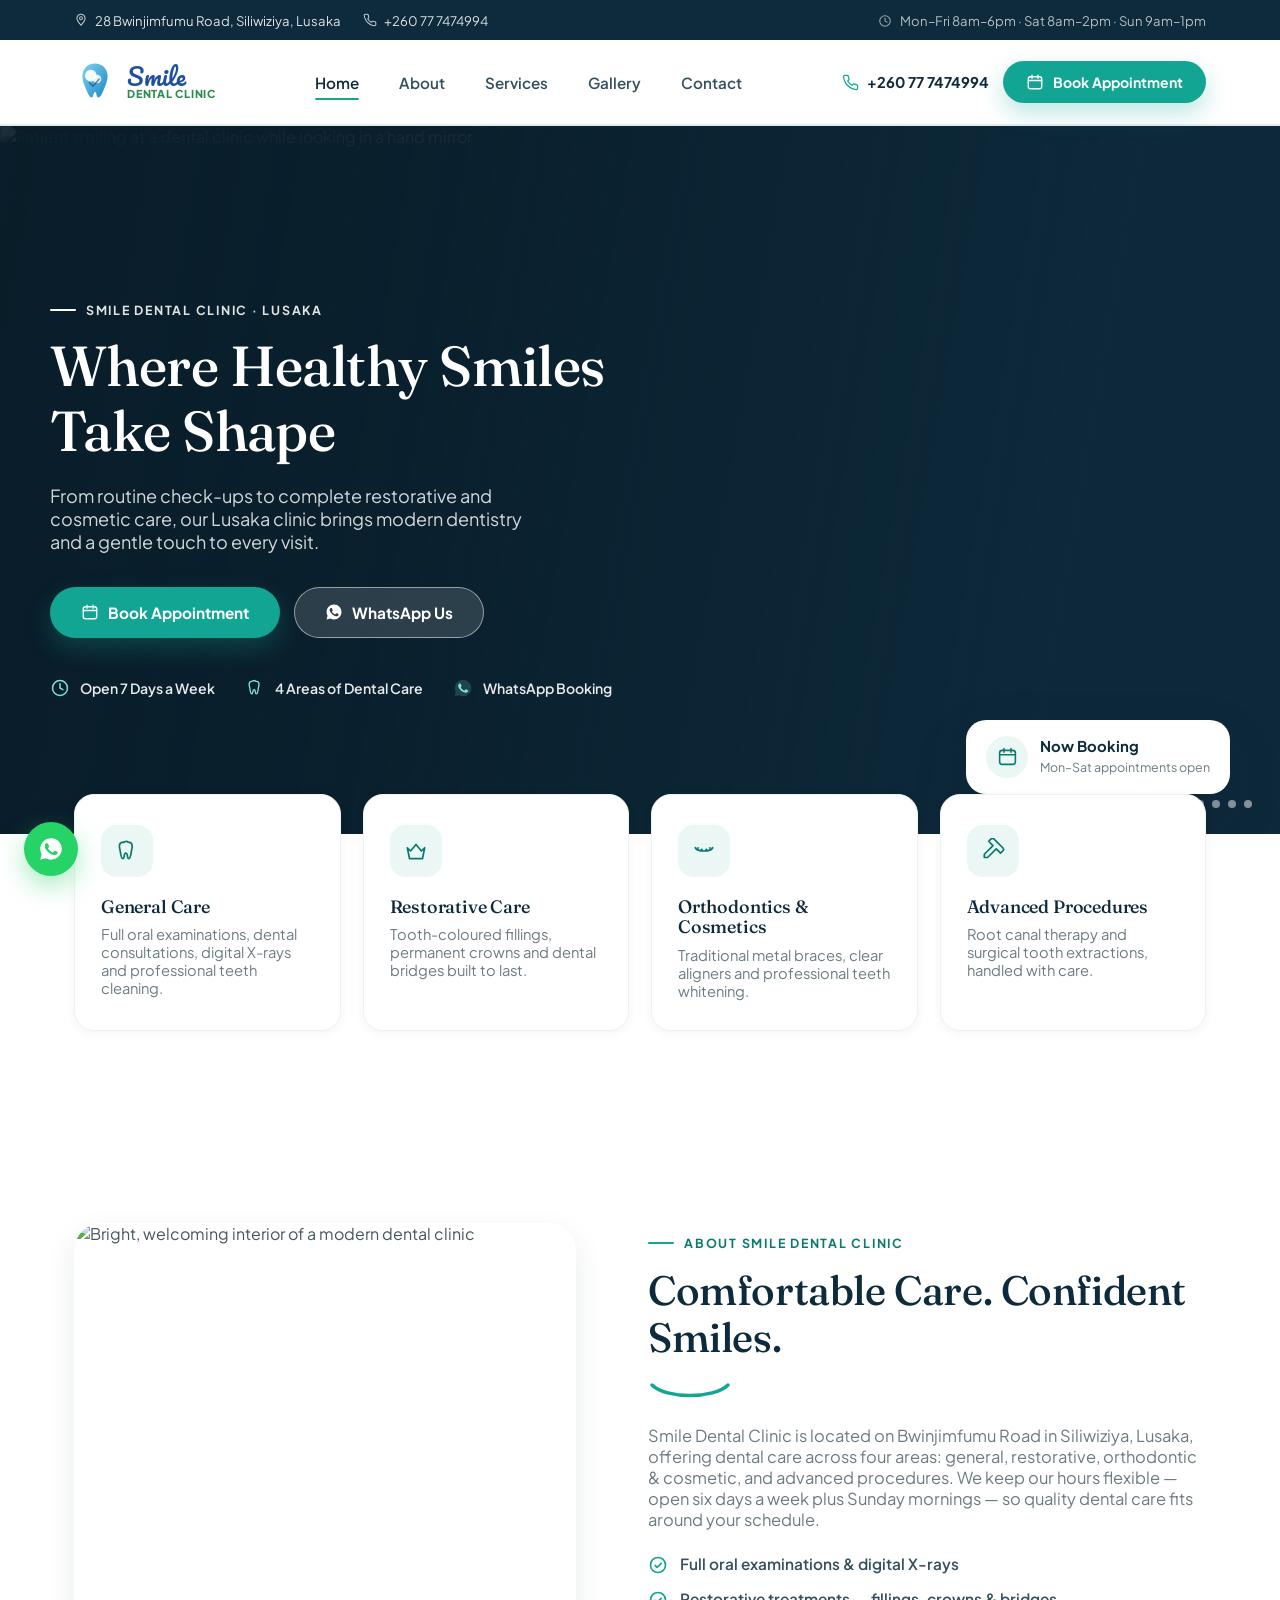
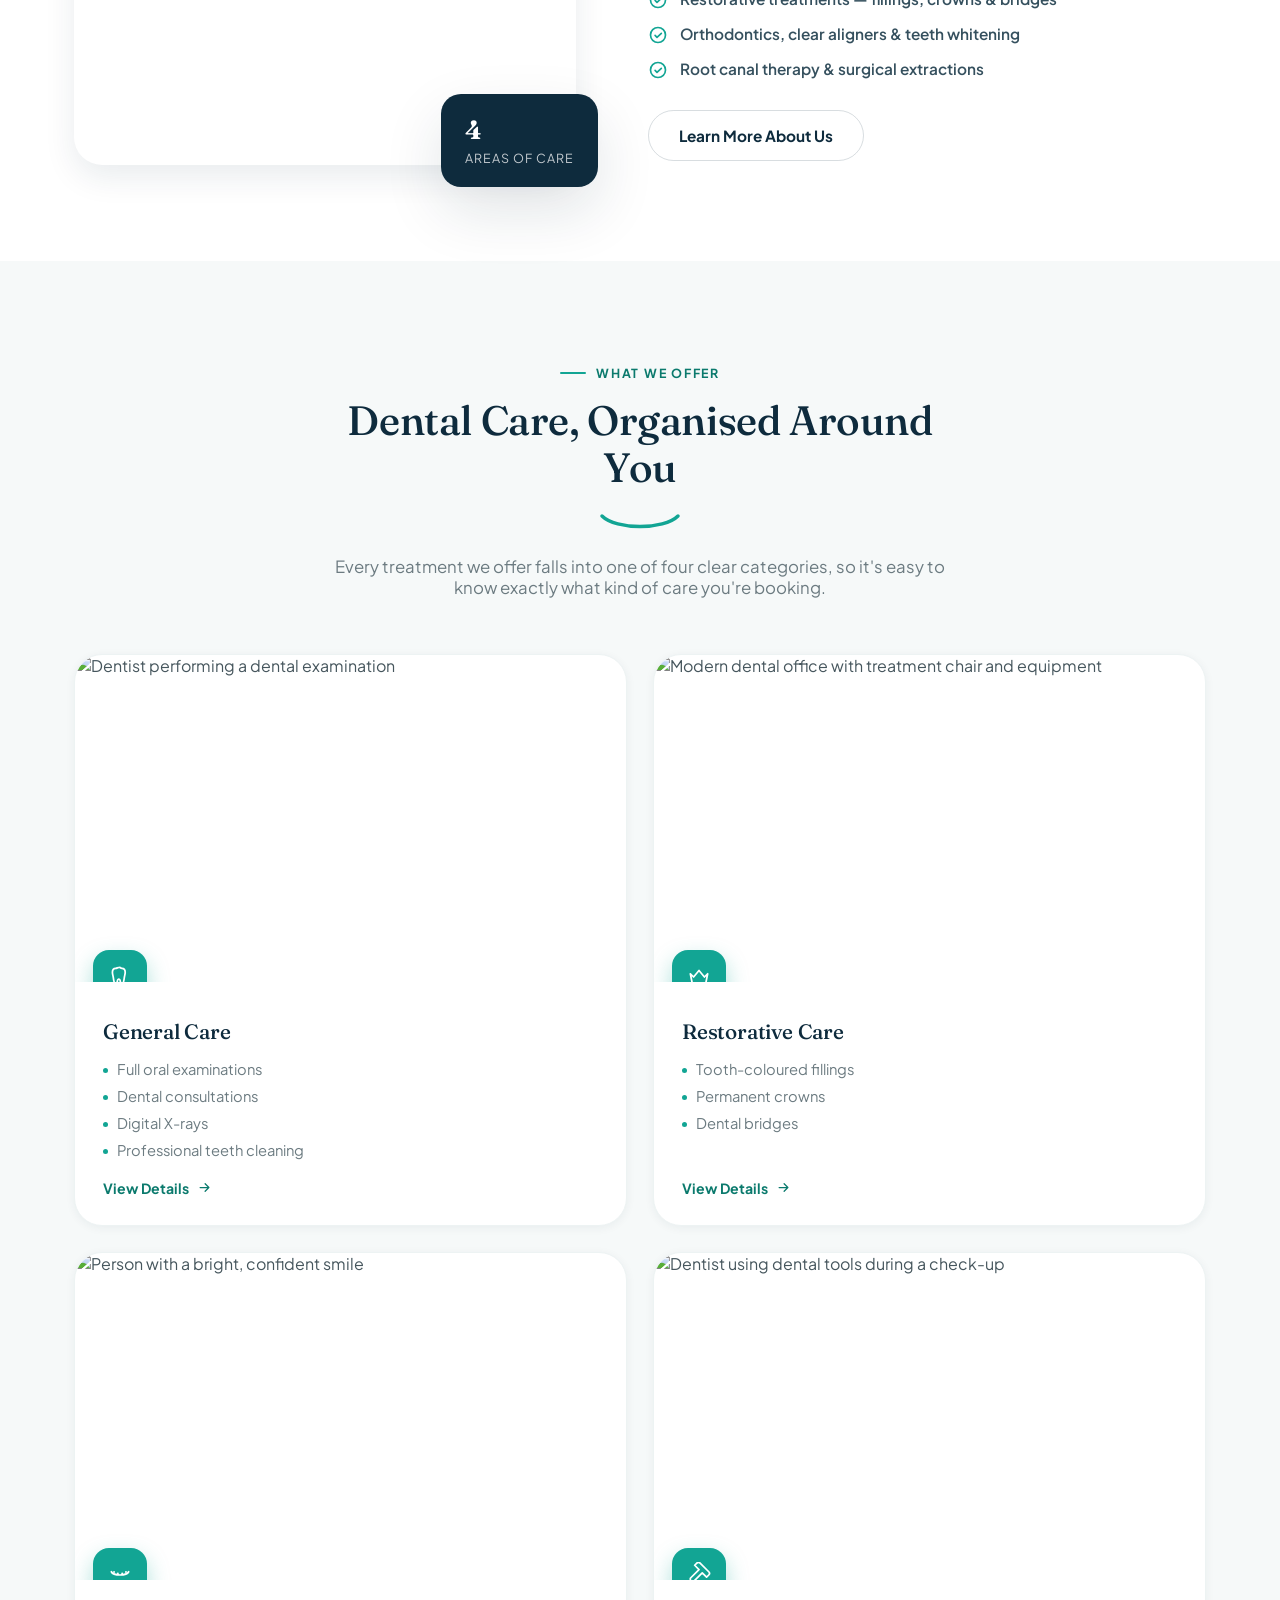
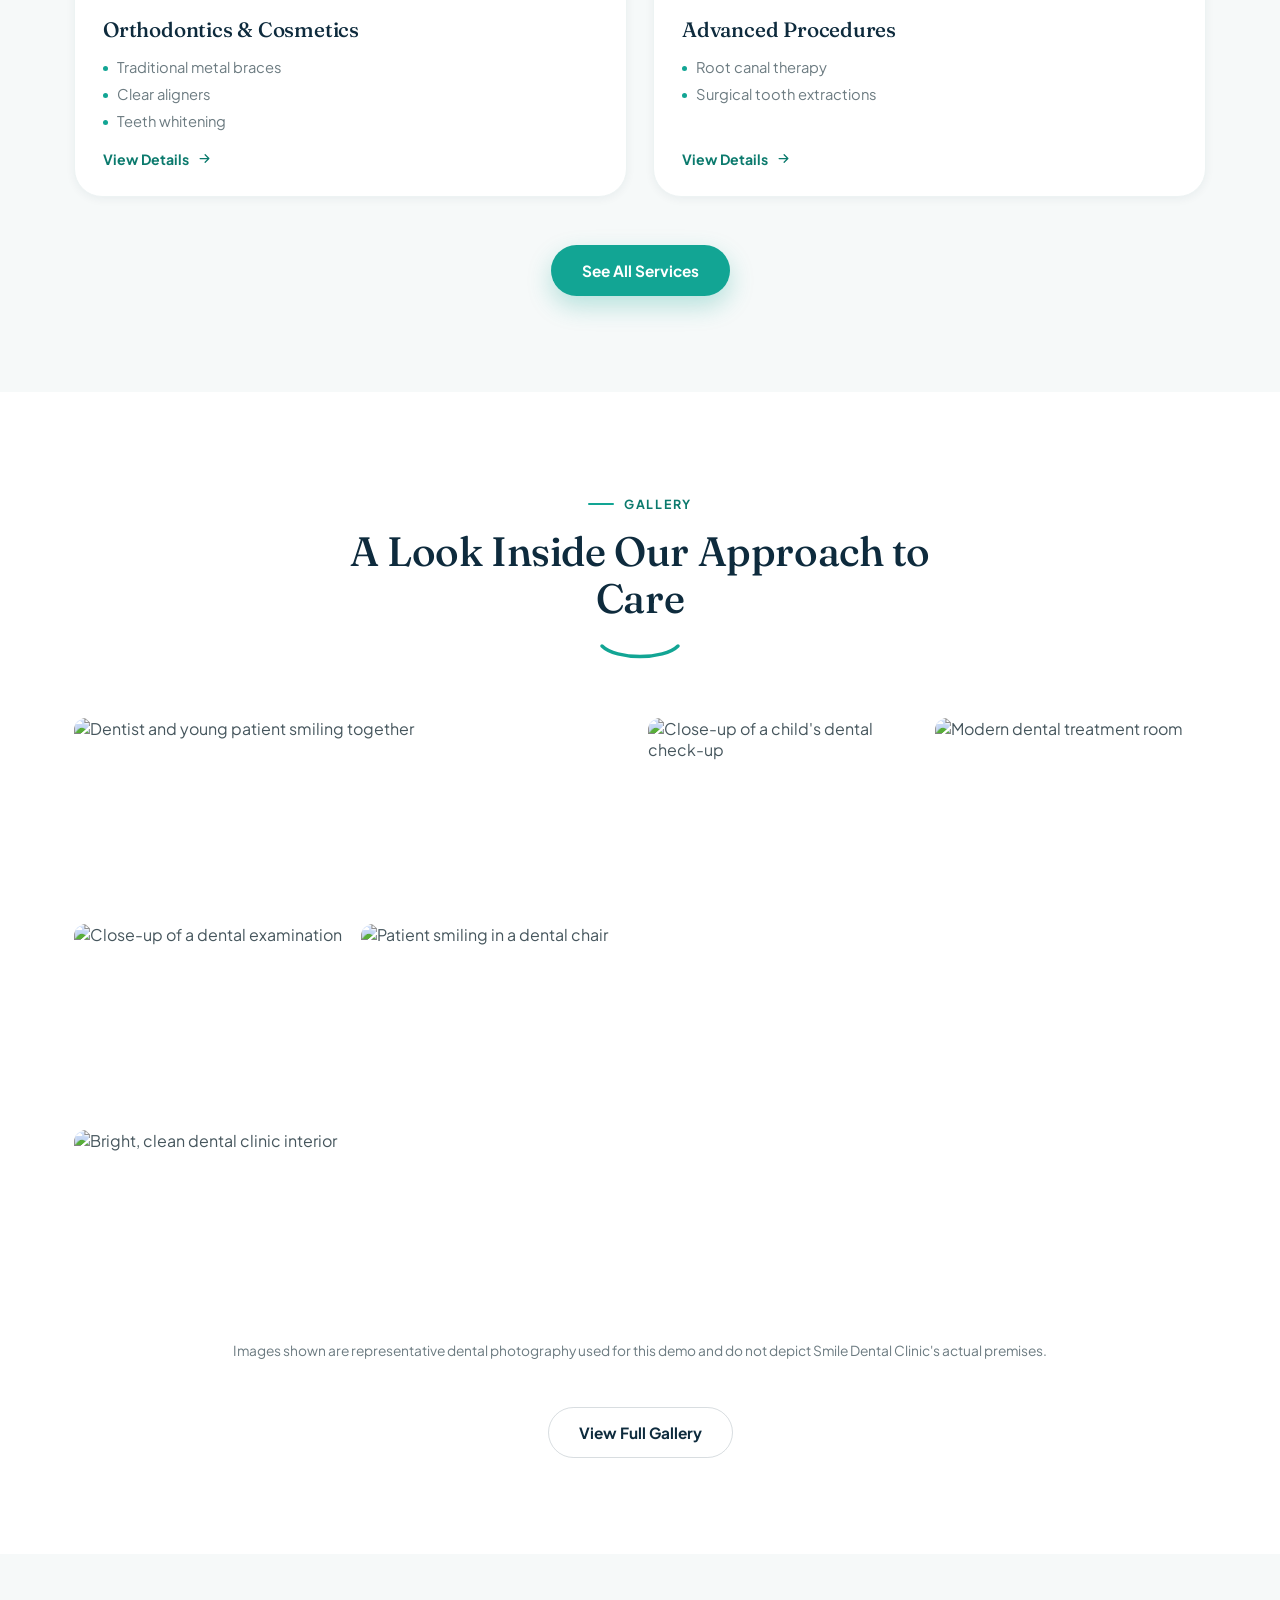
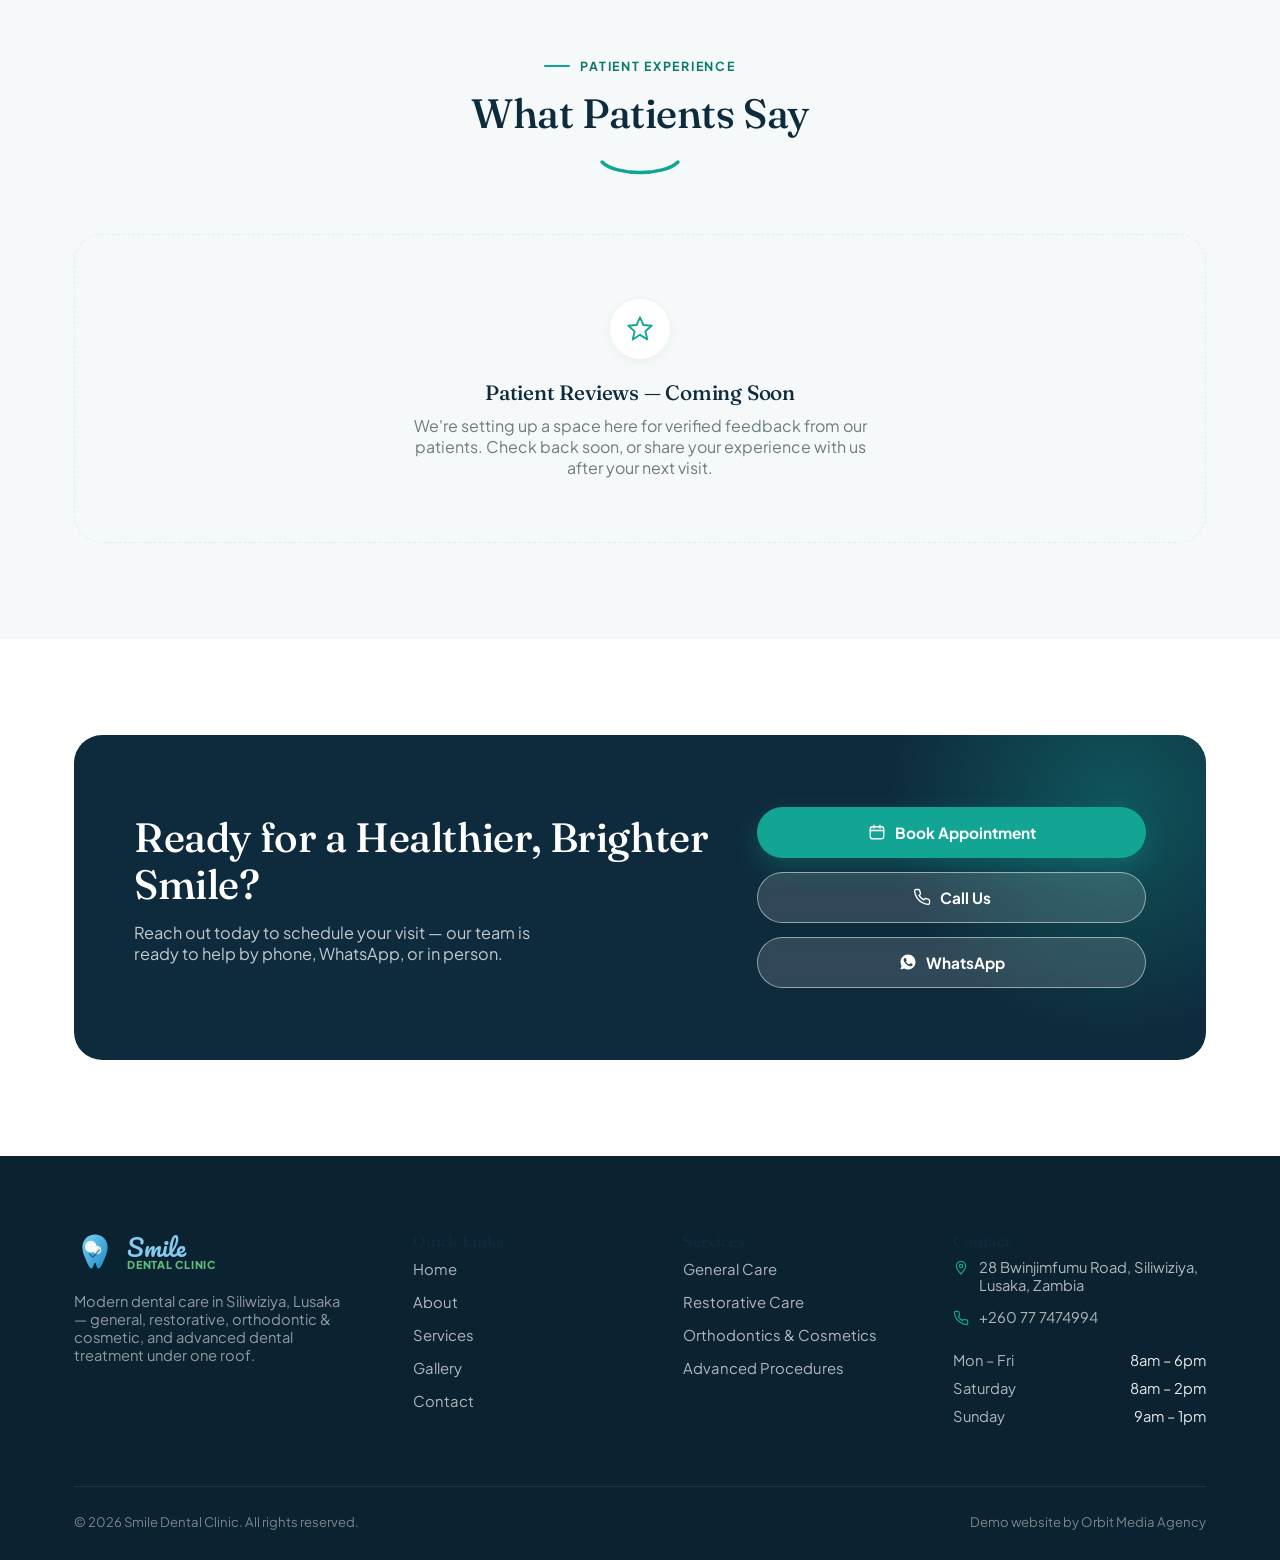
==== commit f30c3dfa: "Add files via upload" ====
--- a/index.html
+++ b/index.html
@@ -120,7 +120,31 @@
 
 <!-- =============================== HERO ================================ -->
 <header class="hero">
-  <div class="container hero-grid">
+  <div class="slideshow">
+    <div class="slide is-active">
+      <img src="https://images.pexels.com/photos/6627574/pexels-photo-6627574.jpeg?auto=compress&cs=tinysrgb&w=1600" alt="Patient smiling at a dental clinic while looking in a hand mirror" loading="eager" fetchpriority="high">
+    </div>
+    <div class="slide">
+      <img src="https://images.pexels.com/photos/3779713/pexels-photo-3779713.jpeg?auto=compress&cs=tinysrgb&w=1600" alt="Dentist providing careful dental treatment to a patient" loading="lazy">
+    </div>
+    <div class="slide">
+      <img src="https://images.pexels.com/photos/30902075/pexels-photo-30902075.jpeg?auto=compress&cs=tinysrgb&w=1600" alt="Bright, modern dental office with clean equipment" loading="lazy">
+    </div>
+    <div class="slide">
+      <img src="https://images.pexels.com/photos/16152597/pexels-photo-16152597.jpeg?auto=compress&cs=tinysrgb&w=1600" alt="Portrait of a person smiling confidently" loading="lazy">
+    </div>
+    <div class="slide">
+      <img src="https://images.pexels.com/photos/6812453/pexels-photo-6812453.jpeg?auto=compress&cs=tinysrgb&w=1600" alt="Dental equipment in a minimalist, modern treatment room" loading="lazy">
+    </div>
+
+    <div class="slide-dots"></div>
+    <div class="slide-arrows">
+      <button class="slide-prev" aria-label="Previous slide"><svg viewBox="0 0 24 24" fill="none" stroke="currentColor" stroke-width="2" stroke-linecap="round" stroke-linejoin="round"><path d="M15 18l-6-6 6-6"/></svg></button>
+      <button class="slide-next" aria-label="Next slide"><svg viewBox="0 0 24 24" fill="none" stroke="currentColor" stroke-width="2" stroke-linecap="round" stroke-linejoin="round"><path d="M9 18l6-6-6-6"/></svg></button>
+    </div>
+  </div>
+
+  <div class="container hero-inner">
     <div class="hero-copy reveal is-visible">
       <div class="eyebrow">Smile Dental Clinic · Lusaka</div>
       <h1>Where Healthy Smiles Take Shape</h1>
@@ -130,7 +154,7 @@
           <svg viewBox="0 0 24 24" fill="none" stroke="currentColor" stroke-width="1.8" stroke-linecap="round" stroke-linejoin="round"><rect x="3" y="5" width="18" height="16" rx="3"/><path d="M16 3v4M8 3v4M3 10h18"/></svg>
           Book Appointment
         </a>
-        <a href="https://wa.me/260777474994?text=Hi%2C%20I%27d%20like%20to%20book%20an%20appointment%20at%20Smile%20Dental%20Clinic" target="_blank" rel="noopener" class="btn btn-outline">
+        <a href="https://wa.me/260777474994?text=Hi%2C%20I%27d%20like%20to%20book%20an%20appointment%20at%20Smile%20Dental%20Clinic" target="_blank" rel="noopener" class="btn btn-ghost-light">
           <svg viewBox="0 0 24 24" fill="currentColor"><path d="M12.04 2c-5.5 0-9.96 4.46-9.96 9.96 0 1.76.46 3.44 1.32 4.94L2 22l5.25-1.38a9.9 9.9 0 0 0 4.79 1.22h.01c5.5 0 9.96-4.46 9.96-9.96S17.54 2 12.04 2Zm5.82 14.24c-.24.68-1.4 1.3-1.93 1.36-.5.06-1.03.26-3.5-.73-2.96-1.19-4.86-4.2-5-4.4-.15-.2-1.2-1.6-1.2-3.05 0-1.45.76-2.16 1.03-2.46.27-.3.6-.37.8-.37.2 0 .4 0 .58.01.19.01.44-.07.68.53.25.6.85 2.08.92 2.23.07.15.12.33.02.53-.1.2-.15.32-.3.5-.15.18-.31.4-.44.53-.15.15-.3.31-.13.6.17.3.76 1.26 1.63 2.04 1.12 1 2.06 1.31 2.36 1.46.3.15.47.13.65-.08.18-.2.75-.87.95-1.17.2-.3.4-.24.66-.15.27.1 1.72.81 2.02.96.3.15.5.22.57.35.07.13.07.75-.17 1.43Z"/></svg>
           WhatsApp Us
         </a>
@@ -151,43 +175,13 @@
       </div>
     </div>
 
-    <div class="hero-visual reveal is-visible">
-      <div class="slideshow">
-        <div class="slide is-active">
-          <img src="https://images.pexels.com/photos/6627574/pexels-photo-6627574.jpeg?auto=compress&cs=tinysrgb&w=1400" alt="Patient smiling at a dental clinic while looking in a hand mirror">
-          <div class="slide-caption"><strong>Comfortable, Modern Care</strong><span>A relaxed setting for every visit</span></div>
-        </div>
-        <div class="slide">
-          <img src="https://images.pexels.com/photos/3779713/pexels-photo-3779713.jpeg?auto=compress&cs=tinysrgb&w=1400" alt="Dentist providing careful dental treatment to a patient">
-          <div class="slide-caption"><strong>Gentle, Attentive Treatment</strong><span>Careful, unhurried dental care</span></div>
-        </div>
-        <div class="slide">
-          <img src="https://images.pexels.com/photos/30902075/pexels-photo-30902075.jpeg?auto=compress&cs=tinysrgb&w=1400" alt="Bright, modern dental office with clean equipment">
-          <div class="slide-caption"><strong>A Clinic Designed Around You</strong><span>Clean, modern treatment rooms</span></div>
-        </div>
-        <div class="slide">
-          <img src="https://images.pexels.com/photos/16152597/pexels-photo-16152597.jpeg?auto=compress&cs=tinysrgb&w=1400" alt="Portrait of a person smiling confidently">
-          <div class="slide-caption"><strong>Confident Smiles</strong><span>The result we work toward together</span></div>
-        </div>
-        <div class="slide">
-          <img src="https://images.pexels.com/photos/6812453/pexels-photo-6812453.jpeg?auto=compress&cs=tinysrgb&w=1400" alt="Dental equipment in a minimalist, modern treatment room">
-          <div class="slide-caption"><strong>Advanced Dental Technology</strong><span>Modern tools for precise care</span></div>
-        </div>
-
-        <div class="slide-dots"></div>
-        <div class="slide-arrows">
-          <button class="slide-prev" aria-label="Previous slide"><svg viewBox="0 0 24 24" fill="none" stroke="currentColor" stroke-width="2" stroke-linecap="round" stroke-linejoin="round"><path d="M15 18l-6-6 6-6"/></svg></button>
-          <button class="slide-next" aria-label="Next slide"><svg viewBox="0 0 24 24" fill="none" stroke="currentColor" stroke-width="2" stroke-linecap="round" stroke-linejoin="round"><path d="M9 18l6-6-6-6"/></svg></button>
-        </div>
-      </div>
-      <div class="hero-float-card">
-        <div class="icon">
-          <svg viewBox="0 0 24 24" fill="none" stroke="currentColor" stroke-width="1.8" stroke-linecap="round" stroke-linejoin="round"><rect x="3" y="5" width="18" height="16" rx="3"/><path d="M16 3v4M8 3v4M3 10h18"/></svg>
-        </div>
-        <div>
-          <strong>Now Booking</strong>
-          <span>Mon–Sat appointments open</span>
-        </div>
+    <div class="hero-float-card">
+      <div class="icon">
+        <svg viewBox="0 0 24 24" fill="none" stroke="currentColor" stroke-width="1.8" stroke-linecap="round" stroke-linejoin="round"><rect x="3" y="5" width="18" height="16" rx="3"/><path d="M16 3v4M8 3v4M3 10h18"/></svg>
+      </div>
+      <div>
+        <strong>Now Booking</strong>
+        <span>Mon–Sat appointments open</span>
       </div>
     </div>
   </div>
--- a/css/style.css
+++ b/css/style.css
@@ -300,34 +300,22 @@
 .mobile-contact svg{ width: 15px; height: 15px; color: var(--teal); }
 
 /* ==========================================================================
-   Hero
-   ========================================================================== */
-.hero{ padding: 72px 0 100px; background: linear-gradient(180deg, #FBFEFE 0%, var(--paper) 60%); overflow: hidden; }
-.hero-grid{ display: grid; grid-template-columns: 1fr .92fr; gap: 64px; align-items: center; }
-.hero-copy h1{ margin-bottom: 20px; }
-.hero-copy .lede{ font-size: 1.13rem; color: var(--text-soft); max-width: 480px; margin-bottom: 34px; }
-.hero-actions{ display: flex; flex-wrap: wrap; gap: 14px; margin-bottom: 40px; }
-
-.hero-trust{ display: flex; gap: 30px; flex-wrap: wrap; }
-.hero-trust-item{ display: flex; align-items: center; gap: 10px; }
-.hero-trust-item svg{ width: 20px; height: 20px; color: var(--teal); flex-shrink: 0; }
-.hero-trust-item span{ font-size: .88rem; font-weight: 600; color: var(--ink-soft); }
-
-.hero-visual{ position: relative; }
-.slideshow{
-  position: relative;
-  aspect-ratio: 4 / 4.7;
-  border-radius: var(--radius-lg);
-  overflow: hidden;
-  box-shadow: var(--shadow-lg);
-  background: var(--teal-tint);
+   Hero — full-bleed rotating background with overlaid copy
+   ========================================================================== */
+.hero{ position: relative; overflow: hidden; background: var(--ink); min-height: 560px; }
+
+.hero .slideshow{
+  position: absolute; inset: 0;
+  z-index: 0;
+  width: auto; aspect-ratio: auto;
+  border-radius: 0; box-shadow: none; background: var(--ink);
 }
 .slide{
   position: absolute; inset: 0;
   opacity: 0;
   transition: opacity 1.1s var(--ease);
 }
-.slide.is-active{ opacity: 1; z-index: 2; }
+.slide.is-active{ opacity: 1; z-index: 1; }
 .slide img{
   width: 100%; height: 100%; object-fit: cover;
   transform: scale(1.06);
@@ -335,21 +323,29 @@
 }
 .slide.is-active img{ animation-play-state: running; }
 @keyframes kenburns{ from{ transform: scale(1.12); } to{ transform: scale(1); } }
-.slideshow::after{
+
+.hero .slideshow::after{
   content: "";
   position: absolute; inset: 0;
-  background: linear-gradient(180deg, rgba(14,43,61,0) 45%, rgba(14,43,61,.55) 100%);
-  z-index: 3; pointer-events: none;
-}
-.slide-caption{
-  position: absolute; left: 24px; right: 24px; bottom: 22px; z-index: 4;
-  color: #fff;
-}
-.slide-caption strong{ display: block; font-family: var(--display); font-size: 1.15rem; }
-.slide-caption span{ font-size: .82rem; opacity: .85; }
+  background: linear-gradient(100deg, rgba(9,28,40,.92) 0%, rgba(9,28,40,.72) 34%, rgba(9,28,40,.38) 60%, rgba(9,28,40,.12) 82%);
+  z-index: 2; pointer-events: none;
+}
+
+.hero-inner{ position: relative; z-index: 4; padding: 168px 0 136px; }
+.hero-copy{ max-width: 620px; }
+.hero-copy h1{ margin-bottom: 20px; color: #fff; }
+.hero-copy .eyebrow{ color: rgba(255,255,255,.88); }
+.hero-copy .eyebrow::before{ background: #fff; }
+.hero-copy .lede{ font-size: 1.13rem; color: rgba(255,255,255,.82); max-width: 480px; margin-bottom: 34px; }
+.hero-actions{ display: flex; flex-wrap: wrap; gap: 14px; margin-bottom: 40px; }
+
+.hero-trust{ display: flex; gap: 30px; flex-wrap: wrap; }
+.hero-trust-item{ display: flex; align-items: center; gap: 10px; }
+.hero-trust-item svg{ width: 20px; height: 20px; color: #7FE4D4; flex-shrink: 0; }
+.hero-trust-item span{ font-size: .88rem; font-weight: 600; color: rgba(255,255,255,.9); }
 
 .slide-dots{
-  position: absolute; right: 24px; bottom: 22px; z-index: 5;
+  position: absolute; right: 28px; bottom: 26px; z-index: 5;
   display: flex; gap: 8px;
 }
 .slide-dots button{
@@ -364,20 +360,20 @@
 .slide-arrows button{
   pointer-events: auto;
   width: 38px; height: 38px; border-radius: 50%;
-  background: rgba(255,255,255,.22);
-  border: 1px solid rgba(255,255,255,.5);
+  background: rgba(255,255,255,.18);
+  border: 1px solid rgba(255,255,255,.4);
   backdrop-filter: blur(6px);
   color: #fff; display: flex; align-items: center; justify-content: center;
   opacity: 0; transition: opacity var(--fast), background var(--fast);
 }
-.slideshow:hover .slide-arrows button{ opacity: 1; }
-.slide-arrows button:hover{ background: rgba(255,255,255,.36); }
+.hero:hover .slide-arrows button{ opacity: 1; }
+.slide-arrows button:hover{ background: rgba(255,255,255,.3); }
 .slide-arrows svg{ width: 17px; height: 17px; }
 
 .hero-float-card{
-  position: absolute; left: -30px; bottom: 34px; z-index: 6;
+  position: absolute; right: 0; bottom: 40px; z-index: 20;
   background: #fff; border-radius: var(--radius-md);
-  padding: 16px 20px; box-shadow: var(--shadow-md);
+  padding: 16px 20px; box-shadow: var(--shadow-lg);
   display: flex; align-items: center; gap: 12px;
   animation: float-y 4.5s ease-in-out infinite;
 }
@@ -655,12 +651,11 @@
    Responsive
    ========================================================================== */
 @media (max-width: 1024px){
-  .hero-grid{ grid-template-columns: 1fr; gap: 48px; }
-  .hero-visual{ order: -1; max-width: 460px; margin: 0 auto; }
+  .hero-inner{ padding: 140px 0 100px; }
   .highlights-grid{ grid-template-columns: repeat(2, 1fr); }
   .split, .split.reverse{ grid-template-columns: 1fr; }
   .split.reverse .split-media{ order: 0; }
-  .split-media{ max-width: 460px; margin: 0 auto; }
+  .split-media{ width: 100%; max-width: 460px; margin: 0 auto; }
   .services-grid{ grid-template-columns: 1fr; }
   .gallery-grid{ grid-template-columns: repeat(3, 1fr); }
   .contact-layout{ grid-template-columns: 1fr; }
@@ -678,12 +673,14 @@
   .nav-call{ display: none; }
   .hamburger{ display: flex; }
   .section{ padding: 64px 0; }
-  .highlights{ padding-bottom: 64px; }
+  .highlights{ padding-bottom: 64px; margin-top: 0; }
   .highlights-grid{ grid-template-columns: 1fr; }
   .gallery-grid{ grid-template-columns: repeat(2, 1fr); grid-auto-rows: 150px; }
   .gallery-item.wide{ grid-column: span 2; }
-  .hero{ padding: 40px 0 70px; }
-  .hero-float-card{ left: 12px; bottom: 16px; padding: 12px 16px; }
+  .hero-inner{ padding: 110px 0 128px; }
+  .hero .slideshow::after{ background: linear-gradient(180deg, rgba(9,28,40,.5) 0%, rgba(9,28,40,.78) 62%, rgba(9,28,40,.9) 100%); }
+  .hero-float-card{ right: 0; bottom: 20px; padding: 12px 16px; }
+  .hero-actions{ margin-bottom: 30px; }
   .cta-band{ padding: 44px 22px; }
   .footer-grid{ grid-template-columns: 1fr; text-align: left; }
   .footer-bottom{ flex-direction: column; text-align: center; }
@@ -697,5 +694,8 @@
   .btn{ padding: 14px 22px; }
   .hero-actions{ flex-direction: column; align-items: stretch; }
   .hero-actions .btn{ width: 100%; }
+  .hero-inner{ padding: 100px 0 116px; }
+  .hero{ min-height: 480px; }
+  .hero-trust{ gap: 18px 22px; }
   .gallery-grid{ grid-template-columns: 1fr 1fr; grid-auto-rows: 130px; }
 }
